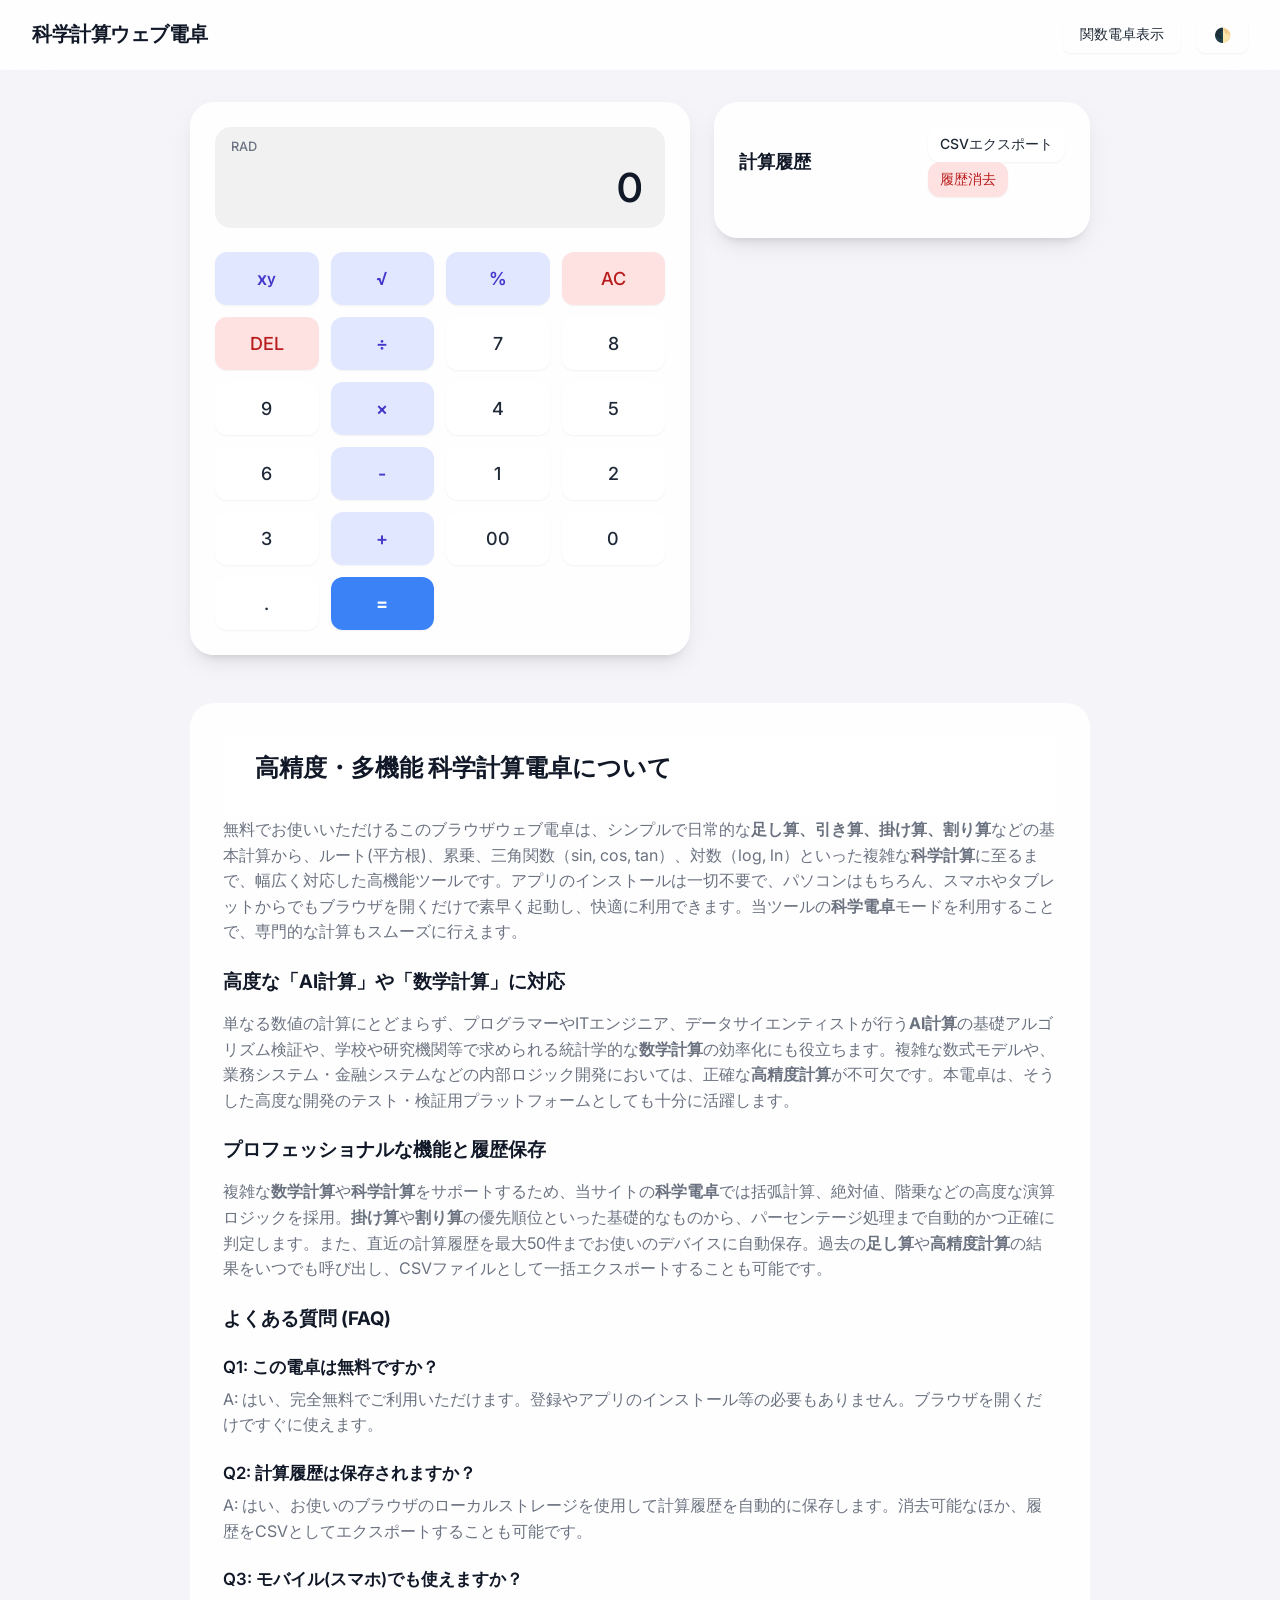
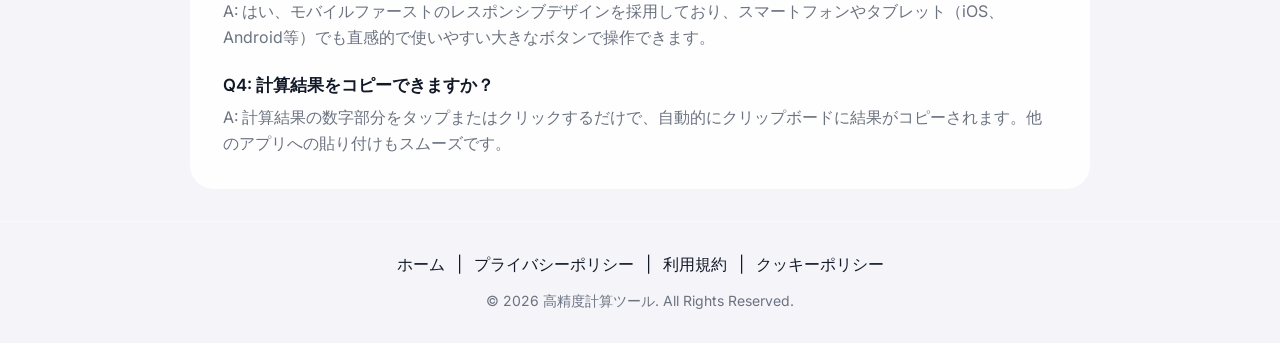
==== index.html @ e5c7b33e "Fresh upload" ====
<!DOCTYPE html>
<html lang="ja">

<head>
  <meta charset="UTF-8">
  <meta name="viewport" content="width=device-width, initial-scale=1.0, maximum-scale=1.0, user-scalable=no">
  <title>高精度・多機能 科学電卓 (AI計算・数学計算対応) | 無料ツール</title>
  <meta name="description"
    content="無料のブラウザベースウェブ電卓。足し算、引き算、掛け算、割り算から、平方根、累乗、三角関数などの科学計算まで、高精度計算が可能です。AI計算、データ分析、幅広い数学計算に対応。履歴保存、ダークモード完備。スマホ対応。">
  <meta name="keywords" content="電卓, 科学電卓, 数学計算, 科学計算, 割り算, 足し算, 掛け算, 高精度計算, AI計算, 関数電卓, 無料電卓">
  <meta name="robots" content="index, follow">
  <link rel="canonical" href="https://yourdomain.com/" />

  <!-- Open Graph Tags -->
  <meta property="og:type" content="website">
  <meta property="og:title" content="高精度・多機能 科学電卓 (AI計算・数学計算対応)">
  <meta property="og:description" content="無料のブラウザベースウェブ電卓。科学計算から日常の足し算・割り算まで。スマホ対応の洗練されたUI。">
  <meta property="og:url" content="https://yourdomain.com/">
  <meta property="og:image" content="https://yourdomain.com/og-image.jpg">

  <!-- Twitter Card -->
  <meta name="twitter:card" content="summary_large_image">
  <meta name="twitter:title" content="高精度・多機能 科学電卓">
  <meta name="twitter:description" content="ブラウザで動く無料のウェブ電卓。高精度計算から各種科学計算まで対応。">

  <link rel="stylesheet" href="styles.css">
  <!-- Google Fonts -->
  <link href="https://fonts.googleapis.com/css2?family=Inter:wght@400;500;600;700&display=swap" rel="stylesheet">

  <!-- Structured Data JSON-LD -->
  <script type="application/ld+json">
    {
      "@context": "https://schema.org",
      "@type": "WebSite",
      "name": "高精度・多機能 科学電卓",
      "url": "https://yourdomain.com/"
    }
    </script>
  <script type="application/ld+json">
    {
      "@context": "https://schema.org",
      "@type": "SoftwareApplication",
      "name": "高精度・多機能 科学電卓",
      "operatingSystem": "Any",
      "applicationCategory": "CalculatorApplication",
      "offers": {
        "@type": "Offer",
        "price": "0",
        "priceCurrency": "JPY"
      },
      "description": "ブラウザで動く無料のウェブ高精度電卓。科学計算、AI計算、複雑な検証用数学計算に対応。"
    }
    </script>
  <script type="application/ld+json">
    {
      "@context": "https://schema.org",
      "@type": "FAQPage",
      "mainEntity": [
        {
          "@type": "Question",
          "name": "この電卓は無料ですか？",
          "acceptedAnswer": {
            "@type": "Answer",
            "text": "はい、完全無料でご利用いただけます。登録等の必要もありません。"
          }
        },
        {
          "@type": "Question",
          "name": "計算履歴は保存されますか？",
          "acceptedAnswer": {
            "@type": "Answer",
            "text": "はい、ブラウザのローカルストレージを使用して計算履歴を自動的に保存します。また、履歴をCSVやテキストとして書き出すことも可能です。"
          }
        },
        {
          "@type": "Question",
          "name": "モバイルでも使えますか？",
          "acceptedAnswer": {
            "@type": "Answer",
            "text": "はい、レスポンシブデザインを採用しており、スマートフォンやタブレット（iOS、Android）でも直感的で使いやすい大きなボタンで操作できます。"
          }
        },
        {
          "@type": "Question",
          "name": "計算結果をコピーできますか？",
          "acceptedAnswer": {
            "@type": "Answer",
            "text": "計算結果部分をタップ（またはクリック）するだけで、クリップボードにコピーされる機能が備わっています。"
          }
        }
      ]
    }
    </script>
</head>

<body>
  <header>
    <h1>科学計算ウェブ電卓</h1>
    <div class="controls">
      <button class="mode-toggle" id="modeToggle">関数電卓表示</button>
      <button class="theme-toggle" id="themeToggle">🌓</button>
    </div>
  </header>

  <main>
    <div class="calc-container">
      <!-- Calculator -->
      <section class="calculator" aria-label="電卓アプリケーション">
        <div class="display-section">
          <button class="rad-deg-toggle" id="angleToggle">RAD</button>
          <div class="history-expr" id="displayHistory"></div>
          <div class="current-input" id="displayInput" title="クリックしてコピー">0</div>
        </div>

        <div class="grid-buttons" id="keypad">
          <!-- Row 1: Advanced mainly -->
          <button class="btn-adv btn-op" data-val="sin(">sin</button>
          <button class="btn-adv btn-op" data-val="cos(">cos</button>
          <button class="btn-adv btn-op" data-val="tan(">tan</button>
          <button class="btn-adv" data-val="π">π</button>
          <button class="btn-adv" data-val="e">e</button>

          <button class="btn-adv btn-op" data-val="asin(">asin</button>
          <button class="btn-adv btn-op" data-val="acos(">acos</button>
          <button class="btn-adv btn-op" data-val="atan(">atan</button>
          <button class="btn-adv btn-op" data-val="log(">log</button>
          <button class="btn-adv btn-op" data-val="ln(">ln</button>

          <!-- Row 2 -->
          <button class="btn-adv btn-op" data-val="abs(">abs</button>
          <button class="btn-adv btn-op" data-val="!">n!</button>
          <button class="btn-op" data-val="^">x<sup>y</sup></button>
          <button class="btn-op" data-val="√(">√</button>
          <button class="btn-op" data-val="%">%</button>

          <!-- Row 3 -->
          <button class="btn-adv" data-val="(">(</button>
          <button class="btn-adv" data-val=")">)</button>
          <button class="btn-danger" id="btnAC">AC</button>
          <button class="btn-danger" id="btnDel">DEL</button>
          <button class="btn-op" data-val="÷">÷</button>

          <!-- Row 4 -->
          <button class="btn-adv btn-op" style="visibility:hidden"></button>
          <button class="btn-adv btn-op" style="visibility:hidden"></button>
          <button data-val="7">7</button>
          <button data-val="8">8</button>
          <button data-val="9">9</button>
          <button class="btn-op" data-val="×">×</button>

          <!-- Row 5 -->
          <button class="btn-adv btn-op" style="visibility:hidden"></button>
          <button class="btn-adv btn-op" style="visibility:hidden"></button>
          <button data-val="4">4</button>
          <button data-val="5">5</button>
          <button data-val="6">6</button>
          <button class="btn-op" data-val="-">-</button>

          <!-- Row 6 -->
          <button class="btn-adv btn-op" style="visibility:hidden"></button>
          <button class="btn-adv btn-op" style="visibility:hidden"></button>
          <button data-val="1">1</button>
          <button data-val="2">2</button>
          <button data-val="3">3</button>
          <button class="btn-op" data-val="+">+</button>

          <!-- Row 7 -->
          <button class="btn-adv btn-op" style="visibility:hidden"></button>
          <button class="btn-adv btn-op" style="visibility:hidden"></button>
          <button data-val="00">00</button>
          <button data-val="0">0</button>
          <button data-val=".">.</button>
          <button class="btn-eq" id="btnEq">=</button>
        </div>
      </section>

      <!-- History Panel -->
      <aside class="history-panel" aria-label="計算履歴">
        <div class="history-header">
          <h2>計算履歴</h2>
          <div class="history-actions">
            <button id="exportCsv">CSVエクスポート</button>
            <button id="clearHistory" class="btn-danger">履歴消去</button>
          </div>
        </div>
        <ul class="history-list" id="historyList">
          <!-- History items will be populated here -->
        </ul>
      </aside>
    </div>

    <!-- SEO Content -->
    <article class="seo-content">
      <header>
        <h2>高精度・多機能 科学計算電卓について</h2>
      </header>
      <p>
        無料でお使いいただけるこのブラウザウェブ電卓は、シンプルで日常的な<strong>足し算、引き算、掛け算、割り算</strong>などの基本計算から、ルート(平方根)、累乗、三角関数（sin, cos,
        tan）、対数（log,
        ln）といった複雑な<strong>科学計算</strong>に至るまで、幅広く対応した高機能ツールです。アプリのインストールは一切不要で、パソコンはもちろん、スマホやタブレットからでもブラウザを開くだけで素早く起動し、快適に利用できます。当ツールの<strong>科学電卓</strong>モードを利用することで、専門的な計算もスムーズに行えます。
      </p>

      <h3>高度な「AI計算」や「数学計算」に対応</h3>
      <p>
        単なる数値の計算にとどまらず、プログラマーやITエンジニア、データサイエンティストが行う<strong>AI計算</strong>の基礎アルゴリズム検証や、学校や研究機関等で求められる統計学的な<strong>数学計算</strong>の効率化にも役立ちます。複雑な数式モデルや、業務システム・金融システムなどの内部ロジック開発においては、正確な<strong>高精度計算</strong>が不可欠です。本電卓は、そうした高度な開発のテスト・検証用プラットフォームとしても十分に活躍します。
      </p>

      <h3>プロフェッショナルな機能と履歴保存</h3>
      <p>
        複雑な<strong>数学計算</strong>や<strong>科学計算</strong>をサポートするため、当サイトの<strong>科学電卓</strong>では括弧計算、絶対値、階乗などの高度な演算ロジックを採用。<strong>掛け算</strong>や<strong>割り算</strong>の優先順位といった基礎的なものから、パーセンテージ処理まで自動的かつ正確に判定します。また、直近の計算履歴を最大50件までお使いのデバイスに自動保存。過去の<strong>足し算</strong>や<strong>高精度計算</strong>の結果をいつでも呼び出し、CSVファイルとして一括エクスポートすることも可能です。
      </p>

      <section class="faq-section">
        <h3>よくある質問 (FAQ)</h3>
        <dl>
          <dt>Q1: この電卓は無料ですか？</dt>
          <dd>A: はい、完全無料でご利用いただけます。登録やアプリのインストール等の必要もありません。ブラウザを開くだけですぐに使えます。</dd>

          <dt>Q2: 計算履歴は保存されますか？</dt>
          <dd>A: はい、お使いのブラウザのローカルストレージを使用して計算履歴を自動的に保存します。消去可能なほか、履歴をCSVとしてエクスポートすることも可能です。</dd>

          <dt>Q3: モバイル(スマホ)でも使えますか？</dt>
          <dd>A: はい、モバイルファーストのレスポンシブデザインを採用しており、スマートフォンやタブレット（iOS、Android等）でも直感的で使いやすい大きなボタンで操作できます。</dd>

          <dt>Q4: 計算結果をコピーできますか？</dt>
          <dd>A: 計算結果の数字部分をタップまたはクリックするだけで、自動的にクリップボードに結果がコピーされます。他のアプリへの貼り付けもスムーズです。</dd>
        </dl>
      </section>
    </article>
  </main>

  <footer>
    <nav aria-label="フッターナビゲーション">
      <a href="index.html">ホーム</a> |
      <a href="privacy.html">プライバシーポリシー</a> |
      <a href="terms.html">利用規約</a> |
      <a href="cookie.html">クッキーポリシー</a>
    </nav>
    <p style="margin-top: 1rem; color: var(--text-muted); font-size: 0.875rem;">&copy; 2026 高精度計算ツール. All Rights
      Reserved.</p>
  </footer>

  <div class="toast" id="toast">コピーしました</div>

  <script src="script.js"></script>
</body>

</html>
---- styles.css ----
:root {
  --bg-color: #f4f4f9;
  --text-main: #111827;
  --text-muted: #6b7280;
  --calc-bg: rgba(255, 255, 255, 0.85);
  --calc-border: rgba(255, 255, 255, 0.4);
  --btn-bg: #ffffff;
  --btn-bg-hover: #f9fafb;
  --btn-bg-active: #e5e7eb;
  --btn-text: #1f2937;
  --btn-op-bg: #e0e7ff;
  --btn-op-text: #4338ca;
  --btn-eq-bg: #3b82f6;
  --btn-eq-text: #ffffff;
  --btn-danger-bg: #fee2e2;
  --btn-danger-text: #b91c1c;
  --shadow-lg: 0 10px 25px -5px rgba(0, 0, 0, 0.1), 0 8px 10px -6px rgba(0, 0, 0, 0.1);
  --shadow-sm: 0 1px 2px 0 rgba(0, 0, 0, 0.05);
  --glass-blur: blur(20px);
  --history-bg: #ffffff;
}

[data-theme='dark'] {
  --bg-color: #0f172a;
  --text-main: #f8fafc;
  --text-muted: #94a3b8;
  --calc-bg: rgba(30, 41, 59, 0.75);
  --calc-border: rgba(51, 65, 85, 0.5);
  --btn-bg: #334155;
  --btn-bg-hover: #3f3f46;
  --btn-bg-active: #27272a;
  --btn-text: #f8fafc;
  --btn-op-bg: #3730a3;
  --btn-op-text: #e0e7ff;
  --btn-eq-bg: #2563eb;
  --btn-eq-text: #ffffff;
  --btn-danger-bg: #7f1d1d;
  --btn-danger-text: #fecaca;
  --shadow-lg: 0 10px 25px -5px rgba(0, 0, 0, 0.5), 0 8px 10px -6px rgba(0, 0, 0, 0.4);
  --history-bg: #1e293b;
}

* {
  box-sizing: border-box;
  margin: 0;
  padding: 0;
}

body {
  font-family: 'Inter', 'Yu Gothic', 'Meiryo', sans-serif;
  background-color: var(--bg-color);
  color: var(--text-main);
  transition: background-color 0.3s ease, color 0.3s ease;
  min-height: 100vh;
  display: flex;
  flex-direction: column;
}

header {
  padding: 1rem 2rem;
  display: flex;
  justify-content: space-between;
  align-items: center;
  background-color: var(--calc-bg);
  backdrop-filter: var(--glass-blur);
  border-bottom: 1px solid var(--calc-border);
  position: sticky;
  top: 0;
  z-index: 100;
}

h1 {
  font-size: 1.25rem;
  font-weight: 700;
  letter-spacing: -0.025em;
}

main {
  flex: 1;
  display: flex;
  flex-direction: column;
  align-items: center;
  padding: 2rem 1rem;
}

.calc-container {
  display: flex;
  flex-direction: column;
  gap: 1.5rem;
  width: 100%;
  max-width: 900px;
}

@media (min-width: 768px) {
  .calc-container {
    flex-direction: row;
    align-items: flex-start;
  }
}

.calculator {
  background: var(--calc-bg);
  backdrop-filter: var(--glass-blur);
  border: 1px solid var(--calc-border);
  border-radius: 1.5rem;
  padding: 1.5rem;
  box-shadow: var(--shadow-lg);
  width: 100%;
  max-width: 500px;
  flex: 2;
  transition: all 0.3s ease;
}

.display-section {
  display: flex;
  flex-direction: column;
  align-items: flex-end;
  background-color: rgba(0, 0, 0, 0.05);
  border-radius: 1rem;
  padding: 1rem 1.5rem;
  margin-bottom: 1.5rem;
  min-height: 100px;
  justify-content: space-between;
  position: relative;
  overflow: hidden;
}

[data-theme='dark'] .display-section {
  background-color: rgba(0, 0, 0, 0.2);
}

.history-expr {
  font-size: 0.875rem;
  color: var(--text-muted);
  min-height: 1.25rem;
  word-wrap: break-word;
  max-width: 100%;
  text-align: right;
}

.current-input {
  font-size: 2.5rem;
  font-weight: 600;
  letter-spacing: -0.05em;
  word-wrap: break-word;
  max-width: 100%;
  text-align: right;
  overflow-x: auto;
  overflow-wrap: break-word;
  -webkit-overflow-scrolling: touch;
}

.current-input::-webkit-scrollbar {
  display: none;
}

.grid-buttons {
  display: grid;
  grid-template-columns: repeat(4, 1fr);
  gap: 0.5rem;
}

@media (min-width: 480px) {
  .grid-buttons {
    gap: 0.75rem;
  }
}

.grid-buttons.advanced-visible {
  grid-template-columns: repeat(5, 1fr);
}

button {
  font-family: inherit;
  border: none;
  border-radius: 0.75rem;
  padding: 1rem 0;
  font-size: 1.125rem;
  font-weight: 500;
  background-color: var(--btn-bg);
  color: var(--btn-text);
  cursor: pointer;
  box-shadow: var(--shadow-sm);
  transition: transform 0.1s, background-color 0.2s, box-shadow 0.2s;
  user-select: none;
  -webkit-tap-highlight-color: transparent;
  display: flex;
  align-items: center;
  justify-content: center;
}

button:hover {
  background-color: var(--btn-bg-hover);
}

button:active {
  transform: scale(0.95);
  background-color: var(--btn-bg-active);
}

.btn-op {
  background-color: var(--btn-op-bg);
  color: var(--btn-op-text);
  font-weight: 600;
}

.btn-eq {
  background-color: var(--btn-eq-bg);
  color: var(--btn-eq-text);
  font-weight: 700;
}

.btn-danger {
  background-color: var(--btn-danger-bg);
  color: var(--btn-danger-text);
}

.btn-adv {
  font-size: 0.95rem;
  display: none;
}

.advanced-visible .btn-adv {
  display: flex;
}

.rad-deg-toggle {
  font-size: 0.8rem;
  position: absolute;
  top: 0.5rem;
  left: 0.5rem;
  background: transparent;
  box-shadow: none;
  color: var(--text-muted);
  padding: 0.25rem 0.5rem;
}

/* History Panel */
.history-panel {
  flex: 1;
  background: var(--calc-bg);
  backdrop-filter: var(--glass-blur);
  border: 1px solid var(--calc-border);
  border-radius: 1.5rem;
  padding: 1.5rem;
  box-shadow: var(--shadow-lg);
  max-width: 500px;
  width: 100%;
  display: flex;
  flex-direction: column;
  max-height: 500px;
}

.history-header {
  display: flex;
  justify-content: space-between;
  align-items: center;
  margin-bottom: 1rem;
}

.history-header h2 {
  font-size: 1.125rem;
  font-weight: 600;
}

.history-actions button {
  padding: 0.5rem 0.75rem;
  font-size: 0.875rem;
  margin-left: 0.5rem;
}

.history-list {
  flex: 1;
  overflow-y: auto;
  list-style: none;
  display: flex;
  flex-direction: column;
  gap: 0.5rem;
}

.history-item {
  background: var(--history-bg);
  padding: 0.75rem 1rem;
  border-radius: 0.5rem;
  cursor: pointer;
  transition: background-color 0.2s;
  text-align: right;
  box-shadow: var(--shadow-sm);
}

.history-item:hover {
  background-color: var(--btn-bg-hover);
}

.history-item-expr {
  font-size: 0.875rem;
  color: var(--text-muted);
}

.history-item-result {
  font-size: 1.125rem;
  font-weight: 600;
  color: var(--text-main);
}

/* Controls */
.controls {
  display: flex;
  gap: 1rem;
}

.theme-toggle, .mode-toggle {
  background: transparent;
  border: 1px solid var(--calc-border);
  padding: 0.5rem 1rem;
  border-radius: 0.5rem;
  font-size: 0.875rem;
}

/* SEO Content & FAQ Section */
.seo-content {
  width: 100%;
  max-width: 900px;
  margin-top: 3rem;
  padding: 2rem;
  background: var(--calc-bg);
  border-radius: 1.5rem;
  border: 1px solid var(--calc-border);
}

.seo-content h2, .seo-content h3 {
  margin-bottom: 1rem;
  color: var(--text-main);
}

.seo-content p {
  color: var(--text-muted);
  line-height: 1.6;
  margin-bottom: 1.5rem;
}

.faq-section dl {
  margin-top: 1rem;
}

.faq-section dt {
  font-weight: 600;
  margin-top: 1.5rem;
  font-size: 1.05rem;
}

.faq-section dd {
  color: var(--text-muted);
  margin-top: 0.5rem;
  margin-left: 0;
  line-height: 1.6;
}

footer {
  text-align: center;
  padding: 2rem;
  border-top: 1px solid var(--calc-border);
  margin-top: auto;
}

footer nav a {
  color: var(--primary);
  text-decoration: none;
  margin: 0 0.5rem;
}

footer nav a:hover {
  text-decoration: underline;
}

/* Toast */
.toast {
  position: fixed;
  bottom: 2rem;
  left: 50%;
  transform: translateX(-50%) translateY(100px);
  background: var(--text-main);
  color: var(--bg-color);
  padding: 0.75rem 1.5rem;
  border-radius: 2rem;
  font-weight: 500;
  box-shadow: var(--shadow-lg);
  opacity: 0;
  transition: all 0.3s cubic-bezier(0.175, 0.885, 0.32, 1.275);
  z-index: 1000;
}

.toast.show {
  transform: translateX(-50%) translateY(0);
  opacity: 1;
}
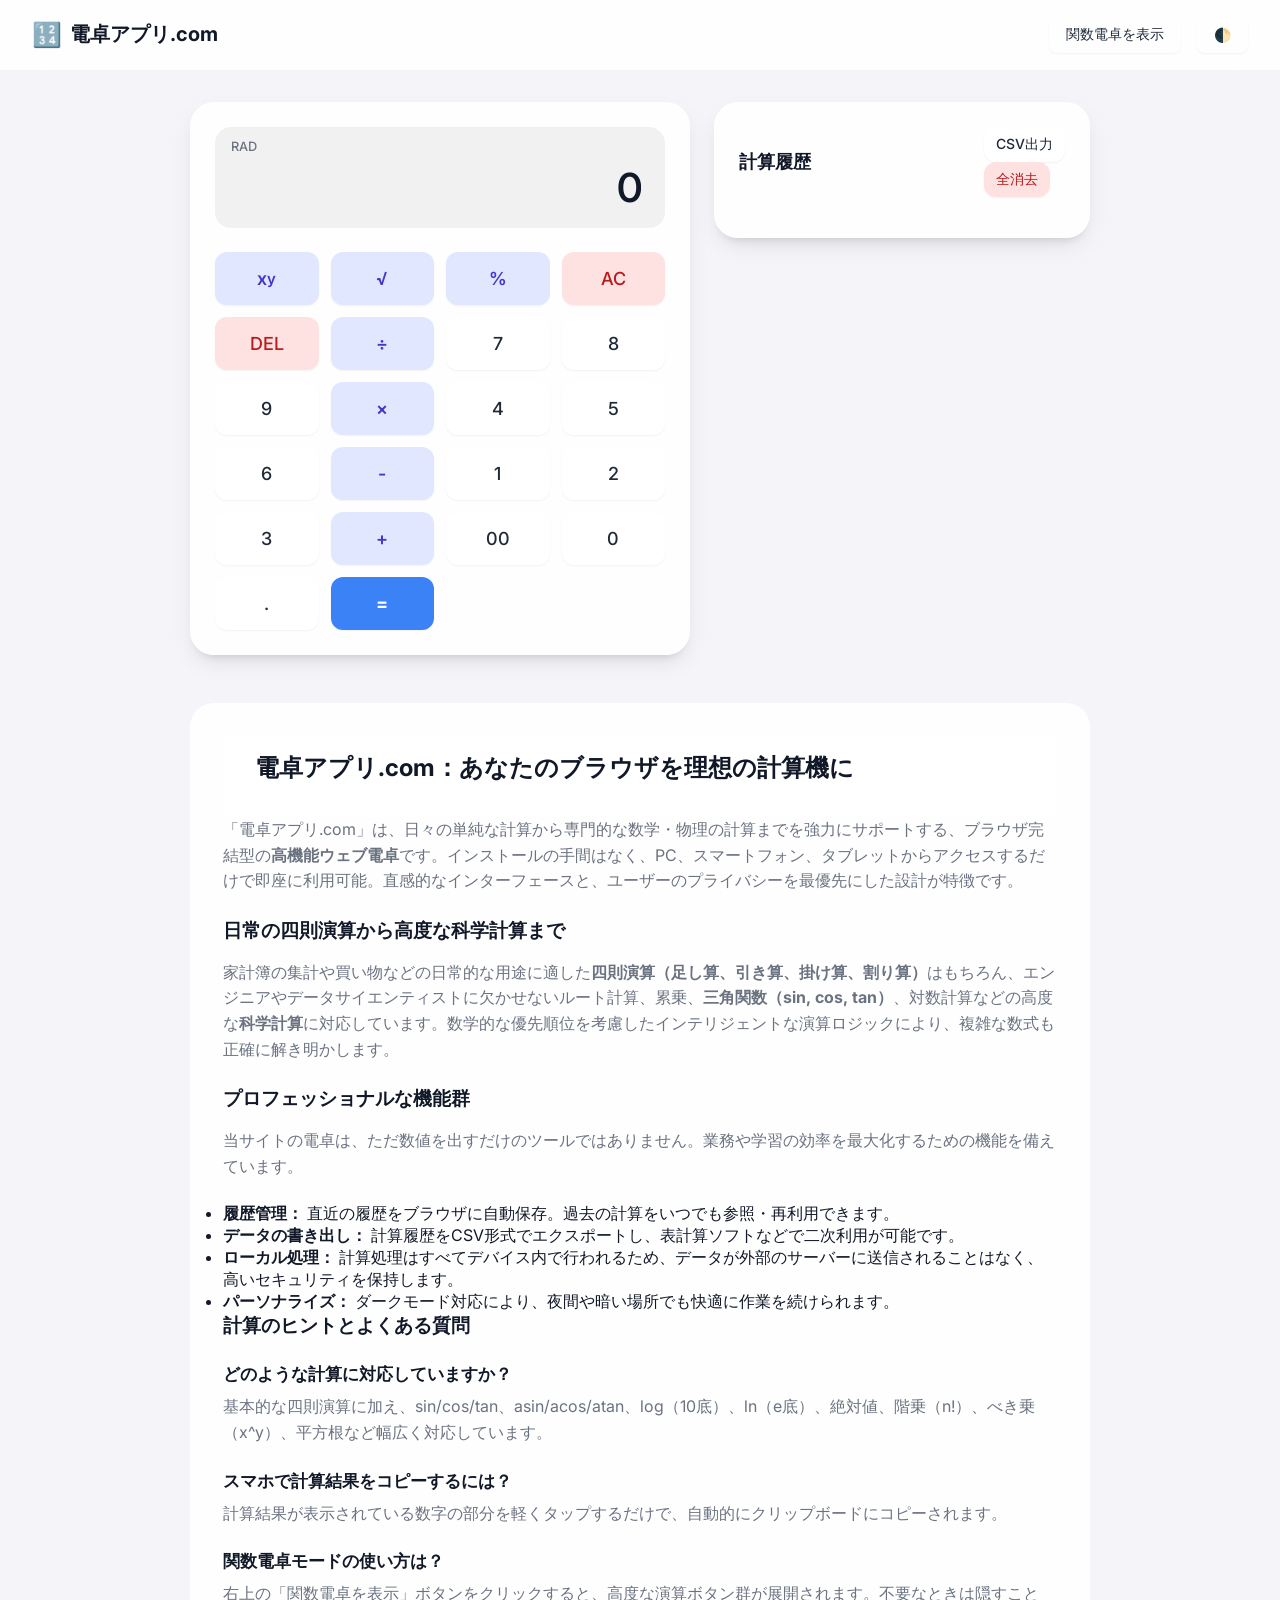
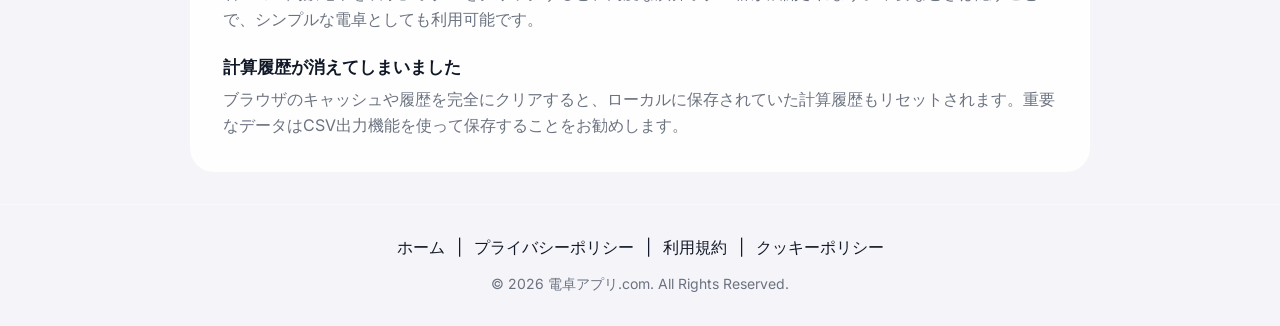
==== commit 10e51b43: "Initial commit" ====
--- a/index.html
+++ b/index.html
@@ -4,24 +4,24 @@
 <head>
   <meta charset="UTF-8">
   <meta name="viewport" content="width=device-width, initial-scale=1.0, maximum-scale=1.0, user-scalable=no">
-  <title>高精度・多機能 科学電卓 (AI計算・数学計算対応) | 無料ツール</title>
+  <title>電卓アプリ.com | 高機能な科学計算・関数電卓 (完全無料・登録不要)</title>
   <meta name="description"
-    content="無料のブラウザベースウェブ電卓。足し算、引き算、掛け算、割り算から、平方根、累乗、三角関数などの科学計算まで、高精度計算が可能です。AI計算、データ分析、幅広い数学計算に対応。履歴保存、ダークモード完備。スマホ対応。">
-  <meta name="keywords" content="電卓, 科学電卓, 数学計算, 科学計算, 割り算, 足し算, 掛け算, 高精度計算, AI計算, 関数電卓, 無料電卓">
+    content="電卓アプリ.comは、ブラウザで即座に使える無料の多機能ウェブ電卓です。四則演算から平方根、三角関数、対数などの複雑な科学計算まで、高精度な計算が可能です。履歴保存機能、CSV出力、ダークモード完備。">
+  <meta name="keywords" content="電卓, 電卓アプリ.com, 科学電卓, 関数電卓, 無料電卓, 数学計算, オンライン電卓, 履歴保存, 高精度計算">
   <meta name="robots" content="index, follow">
-  <link rel="canonical" href="https://yourdomain.com/" />
+  <link rel="canonical" href="https://電卓アプリ.com/" />
 
   <!-- Open Graph Tags -->
   <meta property="og:type" content="website">
-  <meta property="og:title" content="高精度・多機能 科学電卓 (AI計算・数学計算対応)">
-  <meta property="og:description" content="無料のブラウザベースウェブ電卓。科学計算から日常の足し算・割り算まで。スマホ対応の洗練されたUI。">
-  <meta property="og:url" content="https://yourdomain.com/">
-  <meta property="og:image" content="https://yourdomain.com/og-image.jpg">
+  <meta property="og:title" content="電卓アプリ.com | 高機能な科学計算・関数電卓">
+  <meta property="og:description" content="インストール不要。ブラウザで動く無料の高精度科学電卓。高度な数学計算や履歴管理に対応。">
+  <meta property="og:url" content="https://電卓アプリ.com/">
+  <meta property="og:image" content="https://電卓アプリ.com/og-image.jpg">
 
   <!-- Twitter Card -->
   <meta name="twitter:card" content="summary_large_image">
-  <meta name="twitter:title" content="高精度・多機能 科学電卓">
-  <meta name="twitter:description" content="ブラウザで動く無料のウェブ電卓。高精度計算から各種科学計算まで対応。">
+  <meta name="twitter:title" content="電卓アプリ.com | 高機能な科学計算・関数電卓">
+  <meta name="twitter:description" content="ブラウザで動く無料のウェブ電卓。日常の計算から専門的な科学計算まで。">
 
   <link rel="stylesheet" href="styles.css">
   <!-- Google Fonts -->
@@ -32,15 +32,15 @@
     {
       "@context": "https://schema.org",
       "@type": "WebSite",
-      "name": "高精度・多機能 科学電卓",
-      "url": "https://yourdomain.com/"
+      "name": "電卓アプリ.com",
+      "url": "https://電卓アプリ.com/"
     }
     </script>
   <script type="application/ld+json">
     {
       "@context": "https://schema.org",
       "@type": "SoftwareApplication",
-      "name": "高精度・多機能 科学電卓",
+      "name": "電卓アプリ.com",
       "operatingSystem": "Any",
       "applicationCategory": "CalculatorApplication",
       "offers": {
@@ -48,7 +48,7 @@
         "price": "0",
         "priceCurrency": "JPY"
       },
-      "description": "ブラウザで動く無料のウェブ高精度電卓。科学計算、AI計算、複雑な検証用数学計算に対応。"
+      "description": "ブラウザで動く無料のウェブ高精度科学電卓。科学計算、データ分析、複雑な数学計算に対応。"
     }
     </script>
   <script type="application/ld+json">
@@ -58,34 +58,26 @@
       "mainEntity": [
         {
           "@type": "Question",
-          "name": "この電卓は無料ですか？",
+          "name": "電卓アプリ.comは無料ですか？",
           "acceptedAnswer": {
             "@type": "Answer",
-            "text": "はい、完全無料でご利用いただけます。登録等の必要もありません。"
+            "text": "はい、すべての機能を完全無料でご利用いただけます。登録やアプリのインストールも不要です。"
           }
         },
         {
           "@type": "Question",
-          "name": "計算履歴は保存されますか？",
+          "name": "計算履歴はどこに保存されますか？",
           "acceptedAnswer": {
             "@type": "Answer",
-            "text": "はい、ブラウザのローカルストレージを使用して計算履歴を自動的に保存します。また、履歴をCSVやテキストとして書き出すことも可能です。"
+            "text": "お客様がお使いのブラウザのローカルストレージに保存されます。サーバーにデータが送信されることはありません。"
           }
         },
         {
           "@type": "Question",
-          "name": "モバイルでも使えますか？",
+          "name": "スマホでも快適に使えますか？",
           "acceptedAnswer": {
             "@type": "Answer",
-            "text": "はい、レスポンシブデザインを採用しており、スマートフォンやタブレット（iOS、Android）でも直感的で使いやすい大きなボタンで操作できます。"
-          }
-        },
-        {
-          "@type": "Question",
-          "name": "計算結果をコピーできますか？",
-          "acceptedAnswer": {
-            "@type": "Answer",
-            "text": "計算結果部分をタップ（またはクリック）するだけで、クリップボードにコピーされる機能が備わっています。"
+            "text": "はい。レスポンシブデザインを採用しており、スマホやタブレットでも押しやすく大きなボタンで操作可能です。"
           }
         }
       ]
@@ -95,9 +87,14 @@
 
 <body>
   <header>
-    <h1>科学計算ウェブ電卓</h1>
+    <div class="site-brand">
+      <a href="index.html" style="text-decoration:none; color:inherit; display:flex; align-items:center;">
+        <span style="font-size: 1.5rem; margin-right: 0.5rem;">🔢</span>
+        <span style="font-size: 1.25rem; font-weight: 700;">電卓アプリ.com</span>
+      </a>
+    </div>
     <div class="controls">
-      <button class="mode-toggle" id="modeToggle">関数電卓表示</button>
+      <button class="mode-toggle" id="modeToggle">関数電卓を表示</button>
       <button class="theme-toggle" id="themeToggle">🌓</button>
     </div>
   </header>
@@ -113,7 +110,7 @@
         </div>
 
         <div class="grid-buttons" id="keypad">
-          <!-- Row 1: Advanced mainly -->
+          <!-- Advanced Buttons -->
           <button class="btn-adv btn-op" data-val="sin(">sin</button>
           <button class="btn-adv btn-op" data-val="cos(">cos</button>
           <button class="btn-adv btn-op" data-val="tan(">tan</button>
@@ -126,21 +123,19 @@
           <button class="btn-adv btn-op" data-val="log(">log</button>
           <button class="btn-adv btn-op" data-val="ln(">ln</button>
 
-          <!-- Row 2 -->
           <button class="btn-adv btn-op" data-val="abs(">abs</button>
           <button class="btn-adv btn-op" data-val="!">n!</button>
           <button class="btn-op" data-val="^">x<sup>y</sup></button>
           <button class="btn-op" data-val="√(">√</button>
           <button class="btn-op" data-val="%">%</button>
 
-          <!-- Row 3 -->
+          <!-- Standard Buttons -->
           <button class="btn-adv" data-val="(">(</button>
           <button class="btn-adv" data-val=")">)</button>
           <button class="btn-danger" id="btnAC">AC</button>
           <button class="btn-danger" id="btnDel">DEL</button>
           <button class="btn-op" data-val="÷">÷</button>
 
-          <!-- Row 4 -->
           <button class="btn-adv btn-op" style="visibility:hidden"></button>
           <button class="btn-adv btn-op" style="visibility:hidden"></button>
           <button data-val="7">7</button>
@@ -148,7 +143,6 @@
           <button data-val="9">9</button>
           <button class="btn-op" data-val="×">×</button>
 
-          <!-- Row 5 -->
           <button class="btn-adv btn-op" style="visibility:hidden"></button>
           <button class="btn-adv btn-op" style="visibility:hidden"></button>
           <button data-val="4">4</button>
@@ -156,7 +150,6 @@
           <button data-val="6">6</button>
           <button class="btn-op" data-val="-">-</button>
 
-          <!-- Row 6 -->
           <button class="btn-adv btn-op" style="visibility:hidden"></button>
           <button class="btn-adv btn-op" style="visibility:hidden"></button>
           <button data-val="1">1</button>
@@ -164,7 +157,6 @@
           <button data-val="3">3</button>
           <button class="btn-op" data-val="+">+</button>
 
-          <!-- Row 7 -->
           <button class="btn-adv btn-op" style="visibility:hidden"></button>
           <button class="btn-adv btn-op" style="visibility:hidden"></button>
           <button data-val="00">00</button>
@@ -179,51 +171,53 @@
         <div class="history-header">
           <h2>計算履歴</h2>
           <div class="history-actions">
-            <button id="exportCsv">CSVエクスポート</button>
-            <button id="clearHistory" class="btn-danger">履歴消去</button>
+            <button id="exportCsv">CSV出力</button>
+            <button id="clearHistory" class="btn-danger">全消去</button>
           </div>
         </div>
-        <ul class="history-list" id="historyList">
-          <!-- History items will be populated here -->
-        </ul>
+        <ul class="history-list" id="historyList"></ul>
       </aside>
     </div>
 
-    <!-- SEO Content -->
+    <!-- SEO Content Section -->
     <article class="seo-content">
       <header>
-        <h2>高精度・多機能 科学計算電卓について</h2>
+        <h2>電卓アプリ.com：あなたのブラウザを理想の計算機に</h2>
       </header>
       <p>
-        無料でお使いいただけるこのブラウザウェブ電卓は、シンプルで日常的な<strong>足し算、引き算、掛け算、割り算</strong>などの基本計算から、ルート(平方根)、累乗、三角関数（sin, cos,
-        tan）、対数（log,
-        ln）といった複雑な<strong>科学計算</strong>に至るまで、幅広く対応した高機能ツールです。アプリのインストールは一切不要で、パソコンはもちろん、スマホやタブレットからでもブラウザを開くだけで素早く起動し、快適に利用できます。当ツールの<strong>科学電卓</strong>モードを利用することで、専門的な計算もスムーズに行えます。
+        「電卓アプリ.com」は、日々の単純な計算から専門的な数学・物理の計算までを強力にサポートする、ブラウザ完結型の<strong>高機能ウェブ電卓</strong>です。インストールの手間はなく、PC、スマートフォン、タブレットからアクセスするだけで即座に利用可能。直感的なインターフェースと、ユーザーのプライバシーを最優先にした設計が特徴です。
       </p>
 
-      <h3>高度な「AI計算」や「数学計算」に対応</h3>
+      <h3>日常の四則演算から高度な科学計算まで</h3>
       <p>
-        単なる数値の計算にとどまらず、プログラマーやITエンジニア、データサイエンティストが行う<strong>AI計算</strong>の基礎アルゴリズム検証や、学校や研究機関等で求められる統計学的な<strong>数学計算</strong>の効率化にも役立ちます。複雑な数式モデルや、業務システム・金融システムなどの内部ロジック開発においては、正確な<strong>高精度計算</strong>が不可欠です。本電卓は、そうした高度な開発のテスト・検証用プラットフォームとしても十分に活躍します。
+        家計簿の集計や買い物などの日常的な用途に適した<strong>四則演算（足し算、引き算、掛け算、割り算）</strong>はもちろん、エンジニアやデータサイエンティストに欠かせないルート計算、累乗、<strong>三角関数（sin, cos, tan）</strong>、対数計算などの高度な<strong>科学計算</strong>に対応しています。数学的な優先順位を考慮したインテリジェントな演算ロジックにより、複雑な数式も正確に解き明かします。
       </p>
 
-      <h3>プロフェッショナルな機能と履歴保存</h3>
+      <h3>プロフェッショナルな機能群</h3>
       <p>
-        複雑な<strong>数学計算</strong>や<strong>科学計算</strong>をサポートするため、当サイトの<strong>科学電卓</strong>では括弧計算、絶対値、階乗などの高度な演算ロジックを採用。<strong>掛け算</strong>や<strong>割り算</strong>の優先順位といった基礎的なものから、パーセンテージ処理まで自動的かつ正確に判定します。また、直近の計算履歴を最大50件までお使いのデバイスに自動保存。過去の<strong>足し算</strong>や<strong>高精度計算</strong>の結果をいつでも呼び出し、CSVファイルとして一括エクスポートすることも可能です。
+        当サイトの電卓は、ただ数値を出すだけのツールではありません。業務や学習の効率を最大化するための機能を備えています。
       </p>
+      <ul>
+        <li><strong>履歴管理：</strong> 直近の履歴をブラウザに自動保存。過去の計算をいつでも参照・再利用できます。</li>
+        <li><strong>データの書き出し：</strong> 計算履歴をCSV形式でエクスポートし、表計算ソフトなどで二次利用が可能です。</li>
+        <li><strong>ローカル処理：</strong> 計算処理はすべてデバイス内で行われるため、データが外部のサーバーに送信されることはなく、高いセキュリティを保持します。</li>
+        <li><strong>パーソナライズ：</strong> ダークモード対応により、夜間や暗い場所でも快適に作業を続けられます。</li>
+      </ul>
 
       <section class="faq-section">
-        <h3>よくある質問 (FAQ)</h3>
+        <h3>計算のヒントとよくある質問</h3>
         <dl>
-          <dt>Q1: この電卓は無料ですか？</dt>
-          <dd>A: はい、完全無料でご利用いただけます。登録やアプリのインストール等の必要もありません。ブラウザを開くだけですぐに使えます。</dd>
-
-          <dt>Q2: 計算履歴は保存されますか？</dt>
-          <dd>A: はい、お使いのブラウザのローカルストレージを使用して計算履歴を自動的に保存します。消去可能なほか、履歴をCSVとしてエクスポートすることも可能です。</dd>
-
-          <dt>Q3: モバイル(スマホ)でも使えますか？</dt>
-          <dd>A: はい、モバイルファーストのレスポンシブデザインを採用しており、スマートフォンやタブレット（iOS、Android等）でも直感的で使いやすい大きなボタンで操作できます。</dd>
-
-          <dt>Q4: 計算結果をコピーできますか？</dt>
-          <dd>A: 計算結果の数字部分をタップまたはクリックするだけで、自動的にクリップボードに結果がコピーされます。他のアプリへの貼り付けもスムーズです。</dd>
+          <dt>どのような計算に対応していますか？</dt>
+          <dd>基本的な四則演算に加え、sin/cos/tan、asin/acos/atan、log（10底）、ln（e底）、絶対値、階乗（n!）、べき乗（x^y）、平方根など幅広く対応しています。</dd>
+
+          <dt>スマホで計算結果をコピーするには？</dt>
+          <dd>計算結果が表示されている数字の部分を軽くタップするだけで、自動的にクリップボードにコピーされます。</dd>
+
+          <dt>関数電卓モードの使い方は？</dt>
+          <dd>右上の「関数電卓を表示」ボタンをクリックすると、高度な演算ボタン群が展開されます。不要なときは隠すことで、シンプルな電卓としても利用可能です。</dd>
+
+          <dt>計算履歴が消えてしまいました</dt>
+          <dd>ブラウザのキャッシュや履歴を完全にクリアすると、ローカルに保存されていた計算履歴もリセットされます。重要なデータはCSV出力機能を使って保存することをお勧めします。</dd>
         </dl>
       </section>
     </article>
@@ -236,11 +230,10 @@
       <a href="terms.html">利用規約</a> |
       <a href="cookie.html">クッキーポリシー</a>
     </nav>
-    <p style="margin-top: 1rem; color: var(--text-muted); font-size: 0.875rem;">&copy; 2026 高精度計算ツール. All Rights
-      Reserved.</p>
+    <p style="margin-top: 1rem; color: var(--text-muted); font-size: 0.875rem;">&copy; 2026 電卓アプリ.com. All Rights Reserved.</p>
   </footer>
 
-  <div class="toast" id="toast">コピーしました</div>
+  <div class="toast" id="toast">結果をコピーしました</div>
 
   <script src="script.js"></script>
 </body>
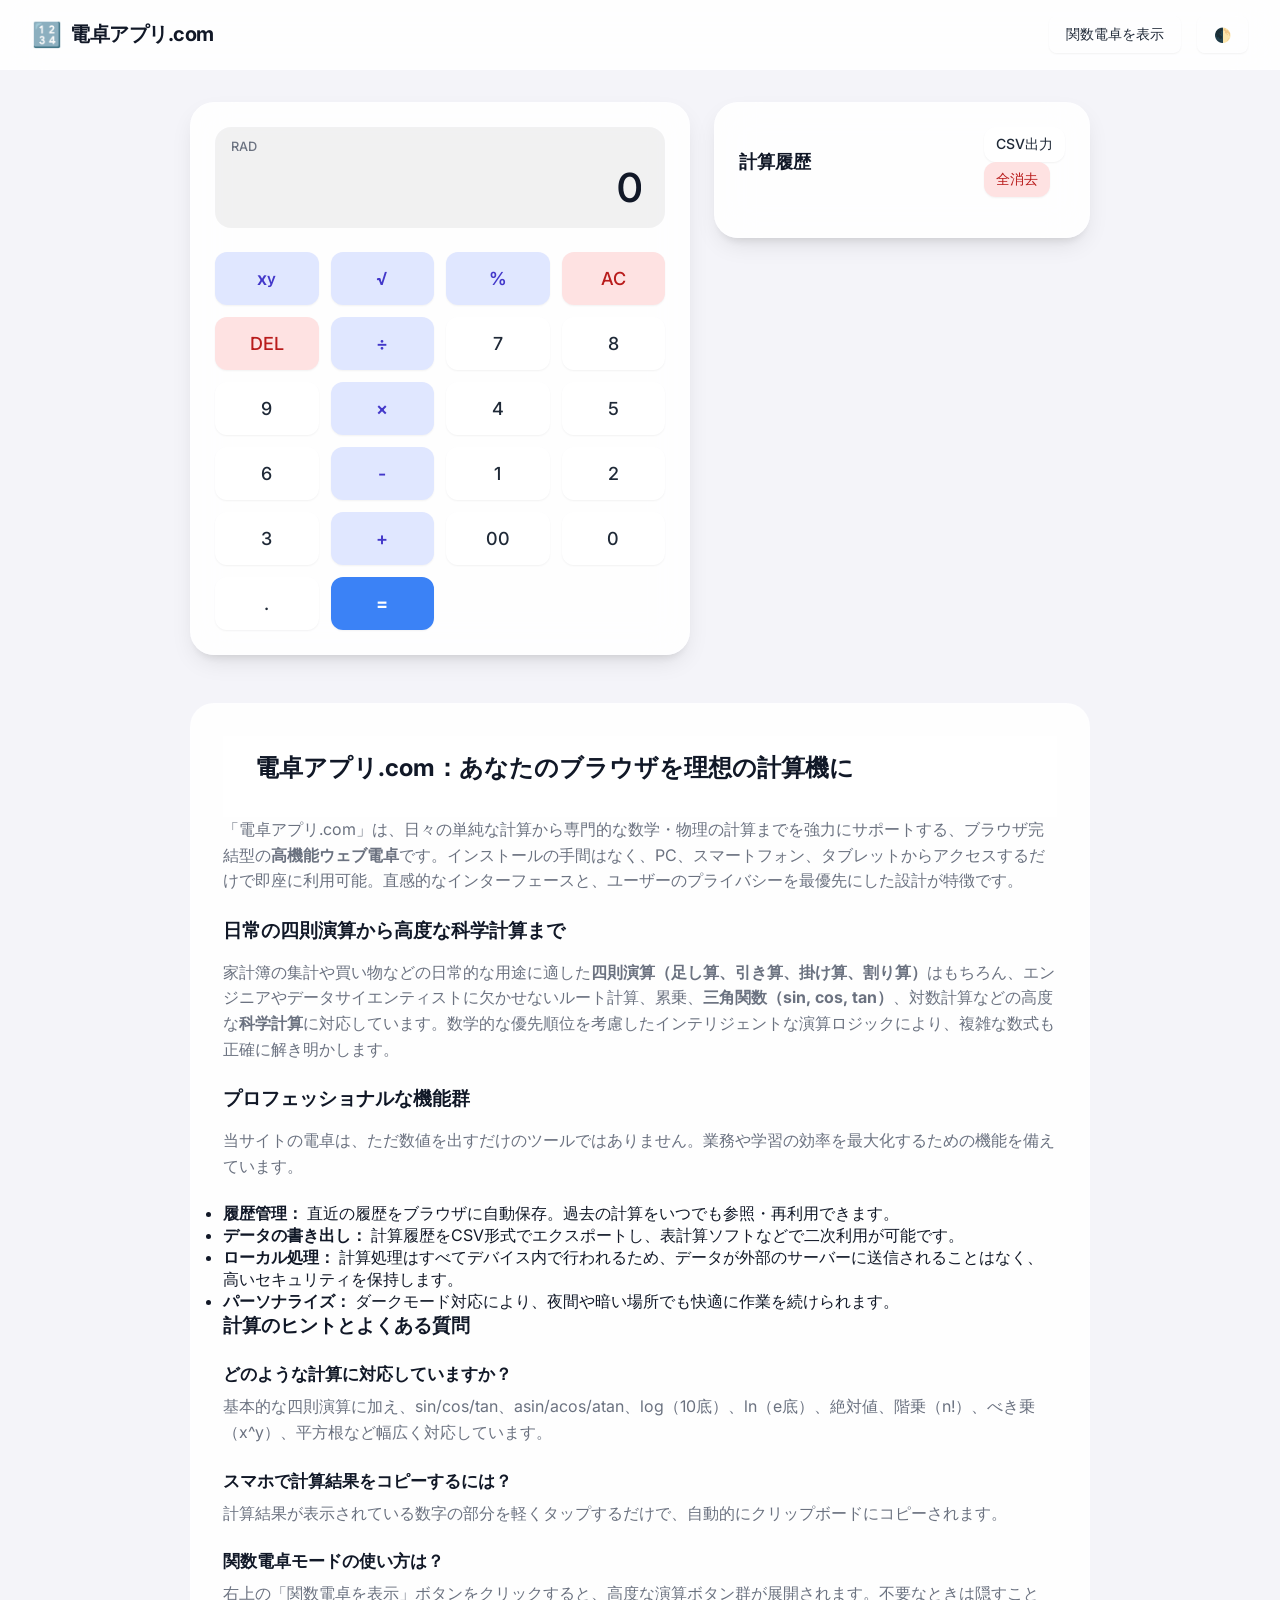
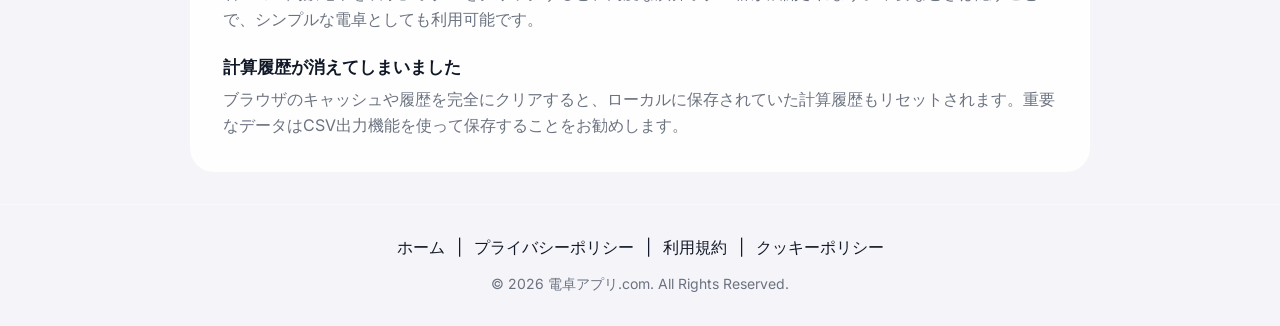
==== commit d2f250c9: "Initial commit" ====
--- a/index.html
+++ b/index.html
@@ -9,13 +9,13 @@
     content="電卓アプリ.comは、ブラウザで即座に使える無料の多機能ウェブ電卓です。四則演算から平方根、三角関数、対数などの複雑な科学計算まで、高精度な計算が可能です。履歴保存機能、CSV出力、ダークモード完備。">
   <meta name="keywords" content="電卓, 電卓アプリ.com, 科学電卓, 関数電卓, 無料電卓, 数学計算, オンライン電卓, 履歴保存, 高精度計算">
   <meta name="robots" content="index, follow">
-  <link rel="canonical" href="https://電卓アプリ.com/" />
+  <link rel="canonical" href="https://電卓アプリ.com" />
 
   <!-- Open Graph Tags -->
   <meta property="og:type" content="website">
   <meta property="og:title" content="電卓アプリ.com | 高機能な科学計算・関数電卓">
   <meta property="og:description" content="インストール不要。ブラウザで動く無料の高精度科学電卓。高度な数学計算や履歴管理に対応。">
-  <meta property="og:url" content="https://電卓アプリ.com/">
+  <meta property="og:url" content="https://電卓アプリ.com">
   <meta property="og:image" content="https://電卓アプリ.com/og-image.jpg">
 
   <!-- Twitter Card -->
@@ -33,7 +33,7 @@
       "@context": "https://schema.org",
       "@type": "WebSite",
       "name": "電卓アプリ.com",
-      "url": "https://電卓アプリ.com/"
+      "url": "https://電卓アプリ.com"
     }
     </script>
   <script type="application/ld+json">
@@ -90,7 +90,7 @@
     <div class="site-brand">
       <a href="index.html" style="text-decoration:none; color:inherit; display:flex; align-items:center;">
         <span style="font-size: 1.5rem; margin-right: 0.5rem;">🔢</span>
-        <span style="font-size: 1.25rem; font-weight: 700;">電卓アプリ.com</span>
+        <h1 style="font-size: 1.25rem; font-weight: 700; margin: 0;">電卓アプリ.com</h1>
       </a>
     </div>
     <div class="controls">
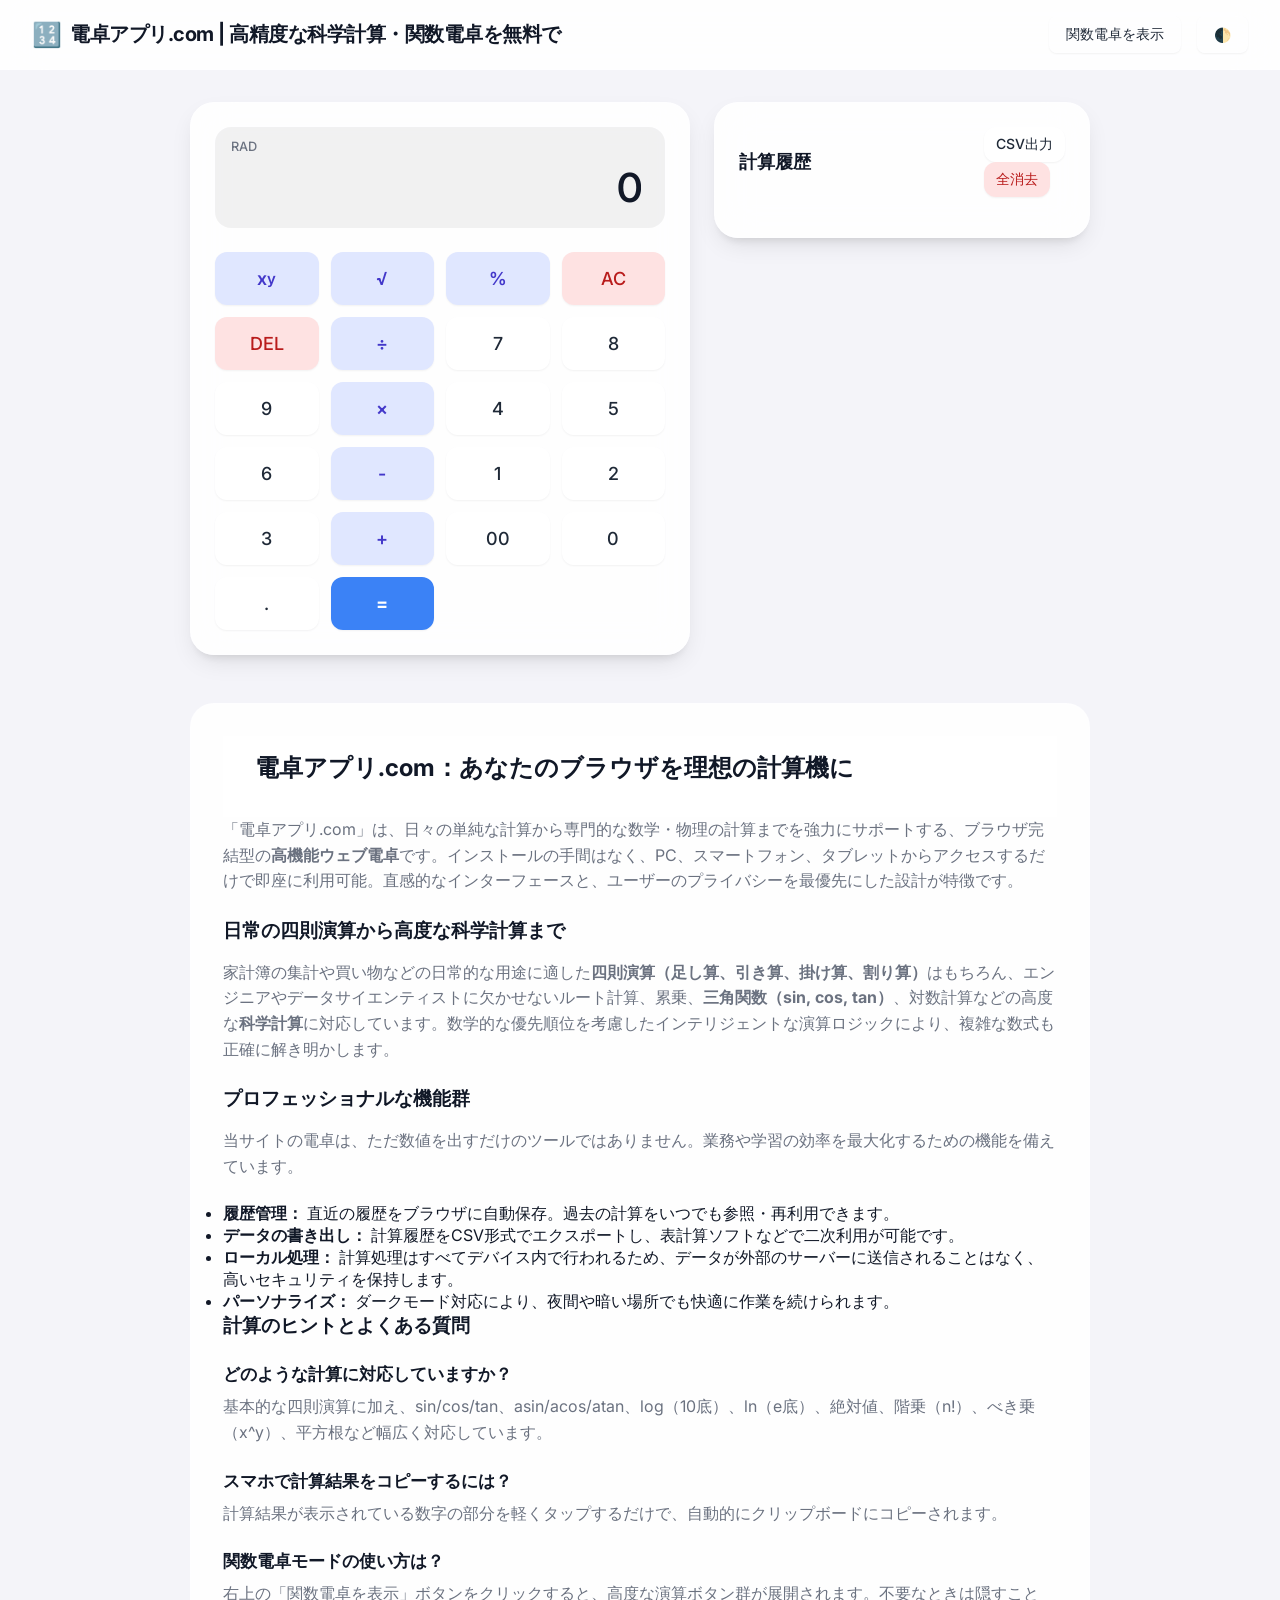
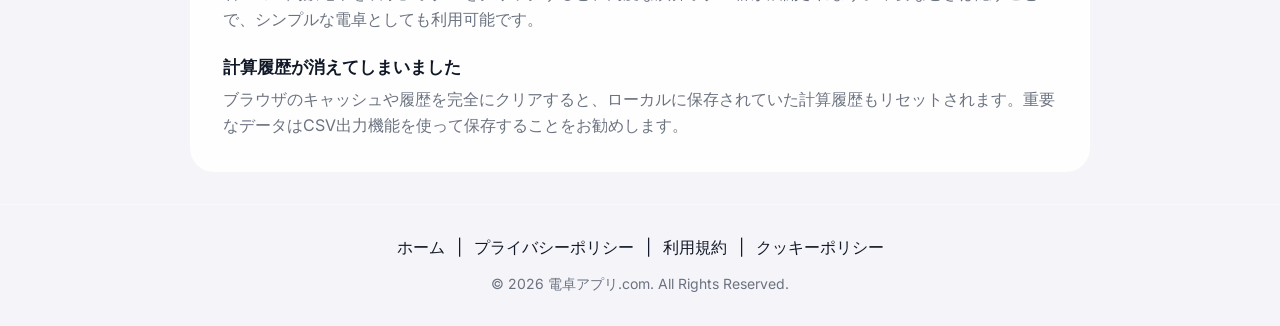
==== commit 12b08830: "Initial commit" ====
--- a/index.html
+++ b/index.html
@@ -4,7 +4,7 @@
 <head>
   <meta charset="UTF-8">
   <meta name="viewport" content="width=device-width, initial-scale=1.0, maximum-scale=1.0, user-scalable=no">
-  <title>電卓アプリ.com | 高機能な科学計算・関数電卓 (完全無料・登録不要)</title>
+  <title>電卓アプリ.com | 科学電卓・関数電卓・無料オンライン計算機</title>
   <meta name="description"
     content="電卓アプリ.comは、ブラウザで即座に使える無料の多機能ウェブ電卓です。四則演算から平方根、三角関数、対数などの複雑な科学計算まで、高精度な計算が可能です。履歴保存機能、CSV出力、ダークモード完備。">
   <meta name="keywords" content="電卓, 電卓アプリ.com, 科学電卓, 関数電卓, 無料電卓, 数学計算, オンライン電卓, 履歴保存, 高精度計算">
@@ -90,7 +90,7 @@
     <div class="site-brand">
       <a href="index.html" style="text-decoration:none; color:inherit; display:flex; align-items:center;">
         <span style="font-size: 1.5rem; margin-right: 0.5rem;">🔢</span>
-        <h1 style="font-size: 1.25rem; font-weight: 700; margin: 0;">電卓アプリ.com</h1>
+        <h1 style="font-size: 1.25rem; font-weight: 700; margin: 0;">電卓アプリ.com | 高精度な科学計算・関数電卓を無料で</h1>
       </a>
     </div>
     <div class="controls">
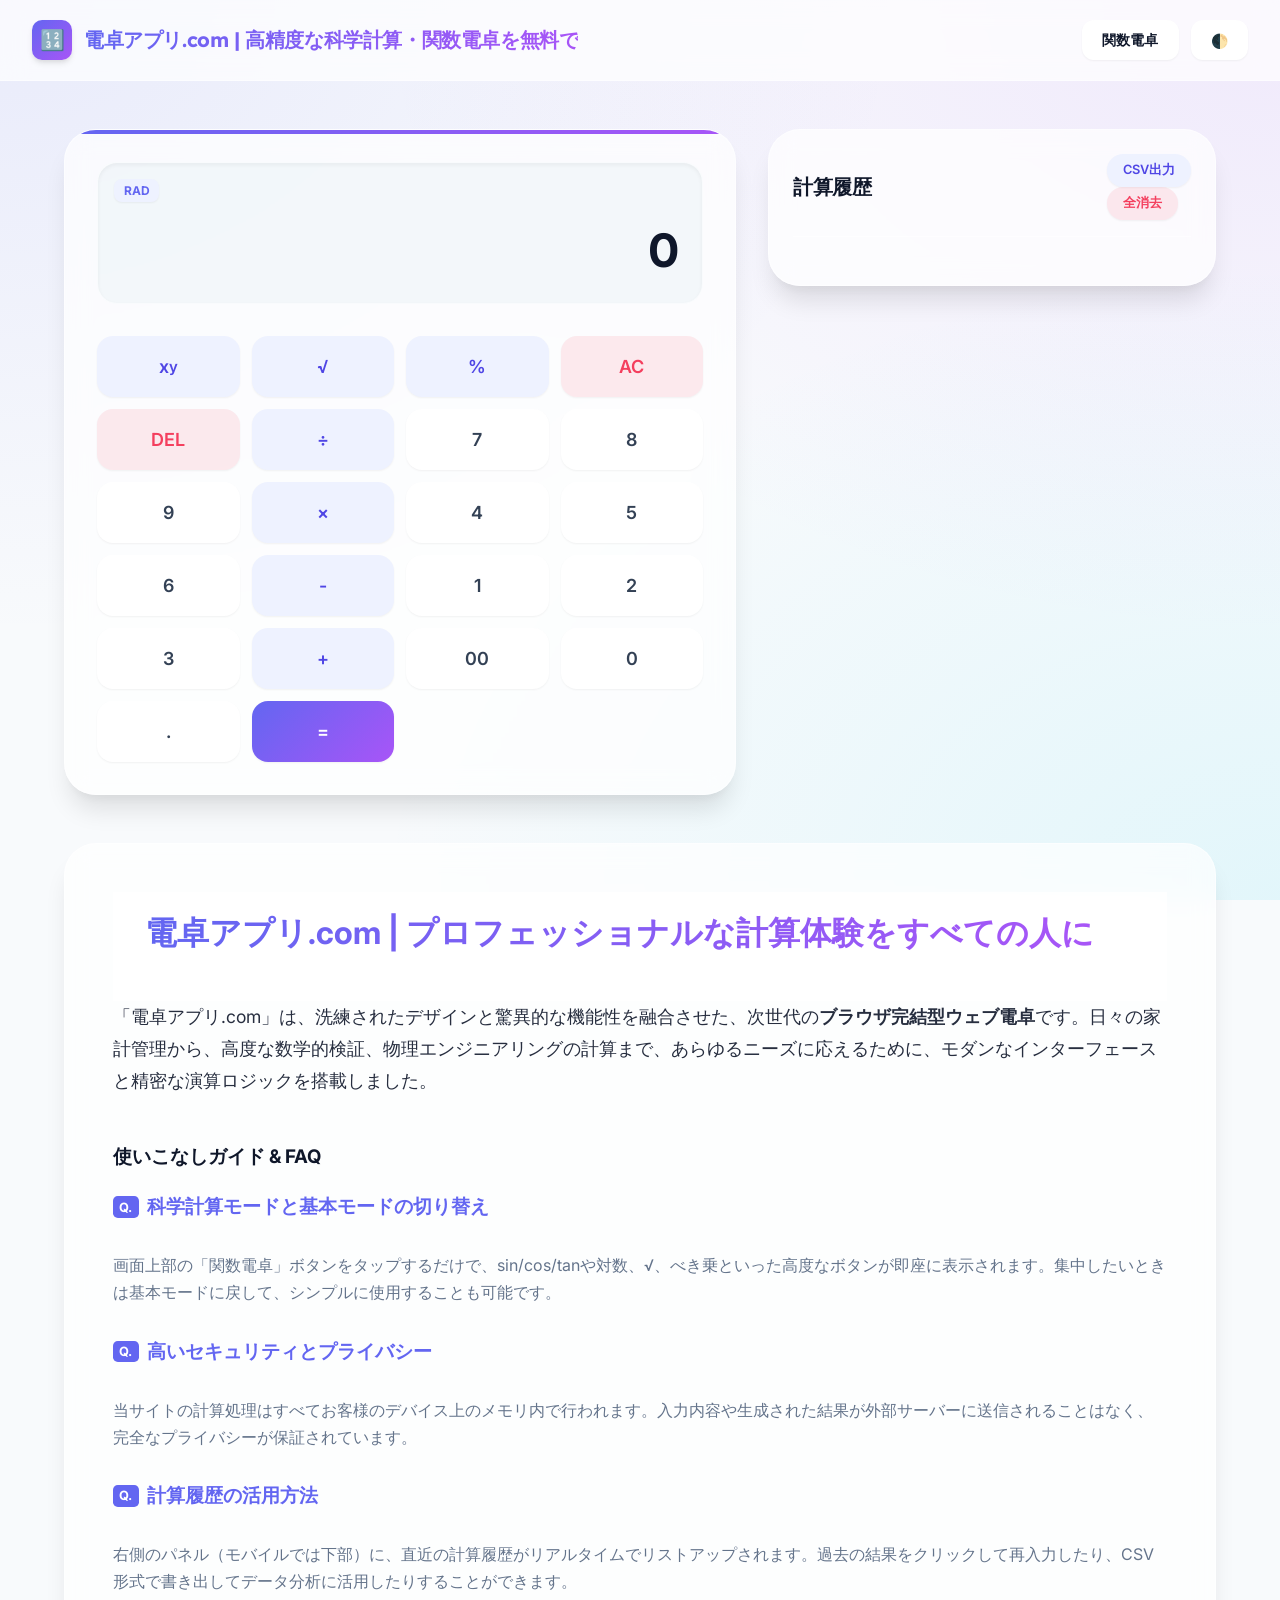
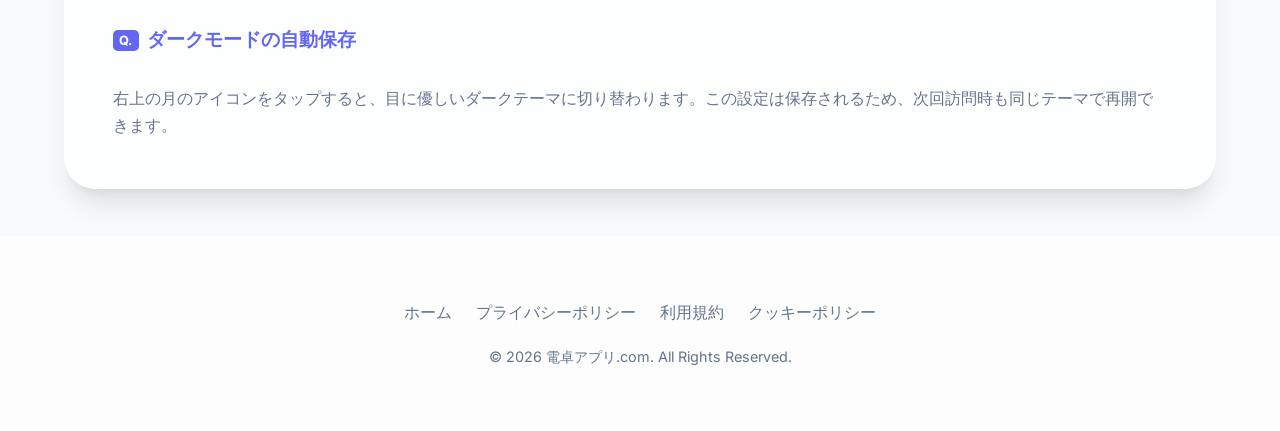
==== commit d30294a6: "Initial commit" ====
--- a/index.html
+++ b/index.html
@@ -88,25 +88,29 @@
 <body>
   <header>
     <div class="site-brand">
-      <a href="index.html" style="text-decoration:none; color:inherit; display:flex; align-items:center;">
-        <span style="font-size: 1.5rem; margin-right: 0.5rem;">🔢</span>
-        <h1 style="font-size: 1.25rem; font-weight: 700; margin: 0;">電卓アプリ.com | 高精度な科学計算・関数電卓を無料で</h1>
+      <a href="index.html" style="text-decoration:none; display:flex; align-items:center; gap: 0.75rem;">
+        <div style="background: linear-gradient(135deg, var(--primary), var(--secondary)); width: 40px; height: 40px; border-radius: 10px; display: flex; align-items: center; justify-content: center; box-shadow: var(--shadow-md);">
+          <span style="font-size: 1.25rem; color: white;">🔢</span>
+        </div>
+        <h1 style="font-weight: 700; margin: 0;">電卓アプリ.com | 高精度な科学計算・関数電卓を無料で</h1>
       </a>
     </div>
     <div class="controls">
-      <button class="mode-toggle" id="modeToggle">関数電卓を表示</button>
-      <button class="theme-toggle" id="themeToggle">🌓</button>
+      <button class="mode-toggle" id="modeToggle" aria-expanded="false">
+        <span>関数電卓</span>
+      </button>
+      <button class="theme-toggle" id="themeToggle" aria-label="テーマ切替">🌓</button>
     </div>
   </header>
 
   <main>
     <div class="calc-container">
-      <!-- Calculator -->
+      <!-- Calculator Component -->
       <section class="calculator" aria-label="電卓アプリケーション">
         <div class="display-section">
           <button class="rad-deg-toggle" id="angleToggle">RAD</button>
-          <div class="history-expr" id="displayHistory"></div>
-          <div class="current-input" id="displayInput" title="クリックしてコピー">0</div>
+          <div class="history-expr" id="displayHistory" aria-live="polite"></div>
+          <div class="current-input" id="displayInput" title="クリックしてコピー" aria-live="polite">0</div>
         </div>
 
         <div class="grid-buttons" id="keypad">
@@ -114,8 +118,8 @@
           <button class="btn-adv btn-op" data-val="sin(">sin</button>
           <button class="btn-adv btn-op" data-val="cos(">cos</button>
           <button class="btn-adv btn-op" data-val="tan(">tan</button>
-          <button class="btn-adv" data-val="π">π</button>
-          <button class="btn-adv" data-val="e">e</button>
+          <button class="btn-adv btn-op" data-val="π">π</button>
+          <button class="btn-adv btn-op" data-val="e">e</button>
 
           <button class="btn-adv btn-op" data-val="asin(">asin</button>
           <button class="btn-adv btn-op" data-val="acos(">acos</button>
@@ -130,39 +134,39 @@
           <button class="btn-op" data-val="%">%</button>
 
           <!-- Standard Buttons -->
-          <button class="btn-adv" data-val="(">(</button>
-          <button class="btn-adv" data-val=")">)</button>
-          <button class="btn-danger" id="btnAC">AC</button>
-          <button class="btn-danger" id="btnDel">DEL</button>
-          <button class="btn-op" data-val="÷">÷</button>
+          <button class="btn-adv btn-op" data-val="(">(</button>
+          <button class="btn-adv btn-op" data-val=")">)</button>
+          <button class="btn-danger" id="btnAC" aria-label="オールクリア">AC</button>
+          <button class="btn-danger" id="btnDel" aria-label="1文字削除">DEL</button>
+          <button class="btn-op" data-val="÷" aria-label="除算">÷</button>
 
           <button class="btn-adv btn-op" style="visibility:hidden"></button>
           <button class="btn-adv btn-op" style="visibility:hidden"></button>
           <button data-val="7">7</button>
           <button data-val="8">8</button>
           <button data-val="9">9</button>
-          <button class="btn-op" data-val="×">×</button>
+          <button class="btn-op" data-val="×" aria-label="乗算">×</button>
 
           <button class="btn-adv btn-op" style="visibility:hidden"></button>
           <button class="btn-adv btn-op" style="visibility:hidden"></button>
           <button data-val="4">4</button>
           <button data-val="5">5</button>
           <button data-val="6">6</button>
-          <button class="btn-op" data-val="-">-</button>
+          <button class="btn-op" data-val="-" aria-label="減算">-</button>
 
           <button class="btn-adv btn-op" style="visibility:hidden"></button>
           <button class="btn-adv btn-op" style="visibility:hidden"></button>
           <button data-val="1">1</button>
           <button data-val="2">2</button>
           <button data-val="3">3</button>
-          <button class="btn-op" data-val="+">+</button>
+          <button class="btn-op" data-val="+" aria-label="加算">+</button>
 
           <button class="btn-adv btn-op" style="visibility:hidden"></button>
           <button class="btn-adv btn-op" style="visibility:hidden"></button>
           <button data-val="00">00</button>
           <button data-val="0">0</button>
           <button data-val=".">.</button>
-          <button class="btn-eq" id="btnEq">=</button>
+          <button class="btn-eq" id="btnEq" aria-label="計算実行">=</button>
         </div>
       </section>
 
@@ -171,7 +175,7 @@
         <div class="history-header">
           <h2>計算履歴</h2>
           <div class="history-actions">
-            <button id="exportCsv">CSV出力</button>
+            <button id="exportCsv" class="btn-op">CSV出力</button>
             <button id="clearHistory" class="btn-danger">全消去</button>
           </div>
         </div>
@@ -182,58 +186,45 @@
     <!-- SEO Content Section -->
     <article class="seo-content">
       <header>
-        <h2>電卓アプリ.com：あなたのブラウザを理想の計算機に</h2>
+        <h2>電卓アプリ.com | プロフェッショナルな計算体験をすべての人に</h2>
       </header>
       <p>
-        「電卓アプリ.com」は、日々の単純な計算から専門的な数学・物理の計算までを強力にサポートする、ブラウザ完結型の<strong>高機能ウェブ電卓</strong>です。インストールの手間はなく、PC、スマートフォン、タブレットからアクセスするだけで即座に利用可能。直感的なインターフェースと、ユーザーのプライバシーを最優先にした設計が特徴です。
+        「電卓アプリ.com」は、洗練されたデザインと驚異的な機能性を融合させた、次世代の<strong>ブラウザ完結型ウェブ電卓</strong>です。日々の家計管理から、高度な数学的検証、物理エンジニアリングの計算まで、あらゆるニーズに応えるために、モダンなインターフェースと精密な演算ロジックを搭載しました。
       </p>
 
-      <h3>日常の四則演算から高度な科学計算まで</h3>
-      <p>
-        家計簿の集計や買い物などの日常的な用途に適した<strong>四則演算（足し算、引き算、掛け算、割り算）</strong>はもちろん、エンジニアやデータサイエンティストに欠かせないルート計算、累乗、<strong>三角関数（sin, cos, tan）</strong>、対数計算などの高度な<strong>科学計算</strong>に対応しています。数学的な優先順位を考慮したインテリジェントな演算ロジックにより、複雑な数式も正確に解き明かします。
-      </p>
-
-      <h3>プロフェッショナルな機能群</h3>
-      <p>
-        当サイトの電卓は、ただ数値を出すだけのツールではありません。業務や学習の効率を最大化するための機能を備えています。
-      </p>
-      <ul>
-        <li><strong>履歴管理：</strong> 直近の履歴をブラウザに自動保存。過去の計算をいつでも参照・再利用できます。</li>
-        <li><strong>データの書き出し：</strong> 計算履歴をCSV形式でエクスポートし、表計算ソフトなどで二次利用が可能です。</li>
-        <li><strong>ローカル処理：</strong> 計算処理はすべてデバイス内で行われるため、データが外部のサーバーに送信されることはなく、高いセキュリティを保持します。</li>
-        <li><strong>パーソナライズ：</strong> ダークモード対応により、夜間や暗い場所でも快適に作業を続けられます。</li>
-      </ul>
-
       <section class="faq-section">
-        <h3>計算のヒントとよくある質問</h3>
+        <h3>使いこなしガイド & FAQ</h3>
         <dl>
-          <dt>どのような計算に対応していますか？</dt>
-          <dd>基本的な四則演算に加え、sin/cos/tan、asin/acos/atan、log（10底）、ln（e底）、絶対値、階乗（n!）、べき乗（x^y）、平方根など幅広く対応しています。</dd>
-
-          <dt>スマホで計算結果をコピーするには？</dt>
-          <dd>計算結果が表示されている数字の部分を軽くタップするだけで、自動的にクリップボードにコピーされます。</dd>
-
-          <dt>関数電卓モードの使い方は？</dt>
-          <dd>右上の「関数電卓を表示」ボタンをクリックすると、高度な演算ボタン群が展開されます。不要なときは隠すことで、シンプルな電卓としても利用可能です。</dd>
-
-          <dt>計算履歴が消えてしまいました</dt>
-          <dd>ブラウザのキャッシュや履歴を完全にクリアすると、ローカルに保存されていた計算履歴もリセットされます。重要なデータはCSV出力機能を使って保存することをお勧めします。</dd>
+          <dt>科学計算モードと基本モードの切り替え</dt>
+          <dd>画面上部の「関数電卓」ボタンをタップするだけで、sin/cos/tanや対数、√、べき乗といった高度なボタンが即座に表示されます。集中したいときは基本モードに戻して、シンプルに使用することも可能です。</dd>
+
+          <dt>高いセキュリティとプライバシー</dt>
+          <dd>当サイトの計算処理はすべてお客様のデバイス上のメモリ内で行われます。入力内容や生成された結果が外部サーバーに送信されることはなく、完全なプライバシーが保証されています。</dd>
+
+          <dt>計算履歴の活用方法</dt>
+          <dd>右側のパネル（モバイルでは下部）に、直近の計算履歴がリアルタイムでリストアップされます。過去の結果をクリックして再入力したり、CSV形式で書き出してデータ分析に活用したりすることができます。</dd>
+
+          <dt>ダークモードの自動保存</dt>
+          <dd>右上の月のアイコンをタップすると、目に優しいダークテーマに切り替わります。この設定は保存されるため、次回訪問時も同じテーマで再開できます。</dd>
         </dl>
       </section>
     </article>
   </main>
 
   <footer>
-    <nav aria-label="フッターナビゲーション">
-      <a href="index.html">ホーム</a> |
-      <a href="privacy.html">プライバシーポリシー</a> |
-      <a href="terms.html">利用規約</a> |
+    <nav aria-label="フッターナビゲーション links">
+      <a href="index.html">ホーム</a>
+      <a href="privacy.html">プライバシーポリシー</a>
+      <a href="terms.html">利用規約</a>
       <a href="cookie.html">クッキーポリシー</a>
     </nav>
-    <p style="margin-top: 1rem; color: var(--text-muted); font-size: 0.875rem;">&copy; 2026 電卓アプリ.com. All Rights Reserved.</p>
+    <p style="color: var(--text-muted); font-size: 0.9rem;">&copy; 2026 電卓アプリ.com. All Rights Reserved.</p>
   </footer>
 
-  <div class="toast" id="toast">結果をコピーしました</div>
+  <div class="toast" id="toast">
+    <span>✨</span>
+    <span>クリップボードにコピーしました</span>
+  </div>
 
   <script src="script.js"></script>
 </body>
--- a/styles.css
+++ b/styles.css
@@ -1,271 +1,298 @@
+@import url('https://fonts.googleapis.com/css2?family=Inter:wght@400;500;600;700&family=Lexend:wght@400;500;600;700&display=swap');
+
 :root {
-  --bg-color: #f4f4f9;
-  --text-main: #111827;
-  --text-muted: #6b7280;
-  --calc-bg: rgba(255, 255, 255, 0.85);
-  --calc-border: rgba(255, 255, 255, 0.4);
+  --primary: #6366f1;
+  --secondary: #a855f7;
+  --accent: #22d3ee;
+  --danger: #f43f5e;
+  --success: #10b981;
+  
+  --bg-color: #f8fafc;
+  --text-main: #0f172a;
+  --text-muted: #64748b;
+  
+  --calc-bg: rgba(255, 255, 255, 0.7);
+  --calc-border: rgba(255, 255, 255, 0.5);
+  --display-bg: rgba(241, 245, 249, 0.8);
+  
   --btn-bg: #ffffff;
-  --btn-bg-hover: #f9fafb;
-  --btn-bg-active: #e5e7eb;
-  --btn-text: #1f2937;
-  --btn-op-bg: #e0e7ff;
-  --btn-op-text: #4338ca;
-  --btn-eq-bg: #3b82f6;
+  --btn-text: #334155;
+  --btn-op-bg: #eef2ff;
+  --btn-op-text: #4f46e5;
+  --btn-eq-bg: linear-gradient(135deg, #6366f1, #a855f7);
   --btn-eq-text: #ffffff;
-  --btn-danger-bg: #fee2e2;
-  --btn-danger-text: #b91c1c;
-  --shadow-lg: 0 10px 25px -5px rgba(0, 0, 0, 0.1), 0 8px 10px -6px rgba(0, 0, 0, 0.1);
-  --shadow-sm: 0 1px 2px 0 rgba(0, 0, 0, 0.05);
-  --glass-blur: blur(20px);
-  --history-bg: #ffffff;
+  
+  --shadow-sm: 0 1px 2px rgba(0, 0, 0, 0.05);
+  --shadow-md: 0 4px 6px -1px rgba(0, 0, 0, 0.1), 0 2px 4px -1px rgba(0, 0, 0, 0.06);
+  --shadow-lg: 0 20px 25px -5px rgba(0, 0, 0, 0.1), 0 10px 10px -5px rgba(0, 0, 0, 0.04);
+  --glass-blur: blur(12px);
 }
 
 [data-theme='dark'] {
-  --bg-color: #0f172a;
+  --bg-color: #020617;
   --text-main: #f8fafc;
   --text-muted: #94a3b8;
-  --calc-bg: rgba(30, 41, 59, 0.75);
-  --calc-border: rgba(51, 65, 85, 0.5);
-  --btn-bg: #334155;
-  --btn-bg-hover: #3f3f46;
-  --btn-bg-active: #27272a;
-  --btn-text: #f8fafc;
-  --btn-op-bg: #3730a3;
+  
+  --calc-bg: rgba(15, 23, 42, 0.7);
+  --calc-border: rgba(30, 41, 59, 0.5);
+  --display-bg: rgba(0, 0, 0, 0.3);
+  
+  --btn-bg: #1e293b;
+  --btn-text: #f1f5f9;
+  --btn-op-bg: #312e81;
   --btn-op-text: #e0e7ff;
-  --btn-eq-bg: #2563eb;
-  --btn-eq-text: #ffffff;
-  --btn-danger-bg: #7f1d1d;
-  --btn-danger-text: #fecaca;
-  --shadow-lg: 0 10px 25px -5px rgba(0, 0, 0, 0.5), 0 8px 10px -6px rgba(0, 0, 0, 0.4);
-  --history-bg: #1e293b;
 }
 
 * {
   box-sizing: border-box;
   margin: 0;
   padding: 0;
+  -webkit-font-smoothing: antialiased;
+  -moz-osx-font-smoothing: grayscale;
 }
 
 body {
-  font-family: 'Inter', 'Yu Gothic', 'Meiryo', sans-serif;
+  font-family: 'Inter', sans-serif;
   background-color: var(--bg-color);
+  background-image: 
+    radial-gradient(at 0% 0%, rgba(99, 102, 241, 0.1) 0px, transparent 50%),
+    radial-gradient(at 100% 0%, rgba(168, 85, 247, 0.1) 0px, transparent 50%),
+    radial-gradient(at 100% 100%, rgba(34, 211, 238, 0.1) 0px, transparent 50%);
+  background-attachment: fixed;
   color: var(--text-main);
-  transition: background-color 0.3s ease, color 0.3s ease;
   min-height: 100vh;
   display: flex;
   flex-direction: column;
-}
-
+  transition: background-color 0.4s cubic-bezier(0.4, 0, 0.2, 1);
+}
+
+/* Header Styling */
 header {
-  padding: 1rem 2rem;
+  padding: 1.25rem 2rem;
   display: flex;
   justify-content: space-between;
   align-items: center;
-  background-color: var(--calc-bg);
+  background: var(--calc-bg);
   backdrop-filter: var(--glass-blur);
+  -webkit-backdrop-filter: var(--glass-blur);
   border-bottom: 1px solid var(--calc-border);
   position: sticky;
   top: 0;
-  z-index: 100;
-}
-
-h1 {
+  z-index: 1000;
+}
+
+.site-brand h1 {
+  font-family: 'Lexend', sans-serif;
   font-size: 1.25rem;
   font-weight: 700;
-  letter-spacing: -0.025em;
-}
-
+  background: linear-gradient(to right, var(--primary), var(--secondary));
+  -webkit-background-clip: text;
+  background-clip: text;
+  -webkit-text-fill-color: transparent;
+  letter-spacing: -0.02em;
+}
+
+/* Page Layout */
 main {
   flex: 1;
+  width: 100%;
+  max-width: 1200px;
+  margin: 0 auto;
+  padding: 3rem 1.5rem;
   display: flex;
   flex-direction: column;
-  align-items: center;
-  padding: 2rem 1rem;
+  gap: 3rem;
 }
 
 .calc-container {
-  display: flex;
-  flex-direction: column;
-  gap: 1.5rem;
-  width: 100%;
-  max-width: 900px;
-}
-
-@media (min-width: 768px) {
+  display: grid;
+  grid-template-columns: 1fr;
+  gap: 2rem;
+  align-items: start;
+}
+
+@media (min-width: 992px) {
   .calc-container {
-    flex-direction: row;
-    align-items: flex-start;
+    grid-template-columns: 1.2fr 0.8fr;
   }
 }
 
+/* Calculator Component */
 .calculator {
   background: var(--calc-bg);
   backdrop-filter: var(--glass-blur);
+  -webkit-backdrop-filter: var(--glass-blur);
   border: 1px solid var(--calc-border);
-  border-radius: 1.5rem;
-  padding: 1.5rem;
+  border-radius: 2rem;
+  padding: 2rem;
   box-shadow: var(--shadow-lg);
-  width: 100%;
-  max-width: 500px;
-  flex: 2;
-  transition: all 0.3s ease;
-}
-
-.display-section {
-  display: flex;
-  flex-direction: column;
-  align-items: flex-end;
-  background-color: rgba(0, 0, 0, 0.05);
-  border-radius: 1rem;
-  padding: 1rem 1.5rem;
-  margin-bottom: 1.5rem;
-  min-height: 100px;
-  justify-content: space-between;
   position: relative;
   overflow: hidden;
 }
 
-[data-theme='dark'] .display-section {
-  background-color: rgba(0, 0, 0, 0.2);
+.calculator::before {
+  content: '';
+  position: absolute;
+  top: 0;
+  left: 0;
+  right: 0;
+  height: 4px;
+  background: linear-gradient(to right, var(--primary), var(--secondary));
+}
+
+/* Display Section */
+.display-section {
+  background: var(--display-bg);
+  border-radius: 1.25rem;
+  padding: 1.5rem;
+  margin-bottom: 2rem;
+  min-height: 120px;
+  display: flex;
+  flex-direction: column;
+  justify-content: flex-end;
+  position: relative;
+  box-shadow: inset 0 2px 4px rgba(0, 0, 0, 0.05);
+  border: 1px solid var(--calc-border);
+}
+
+.rad-deg-toggle {
+  position: absolute;
+  top: 1rem;
+  left: 1rem;
+  font-size: 0.75rem;
+  font-weight: 700;
+  color: var(--primary);
+  background: var(--btn-op-bg);
+  padding: 0.25rem 0.6rem;
+  border-radius: 0.5rem;
+  text-transform: uppercase;
 }
 
 .history-expr {
-  font-size: 0.875rem;
+  font-size: 1rem;
   color: var(--text-muted);
-  min-height: 1.25rem;
-  word-wrap: break-word;
-  max-width: 100%;
   text-align: right;
+  margin-bottom: 0.5rem;
+  min-height: 1.5rem;
+  overflow-x: auto;
+  white-space: nowrap;
 }
 
 .current-input {
-  font-size: 2.5rem;
+  font-family: 'Lexend', sans-serif;
+  font-size: 3rem;
   font-weight: 600;
-  letter-spacing: -0.05em;
-  word-wrap: break-word;
-  max-width: 100%;
   text-align: right;
   overflow-x: auto;
-  overflow-wrap: break-word;
-  -webkit-overflow-scrolling: touch;
-}
-
-.current-input::-webkit-scrollbar {
-  display: none;
-}
-
+  white-space: nowrap;
+  letter-spacing: -0.02em;
+}
+
+/* Grid System */
 .grid-buttons {
   display: grid;
   grid-template-columns: repeat(4, 1fr);
-  gap: 0.5rem;
-}
-
-@media (min-width: 480px) {
-  .grid-buttons {
-    gap: 0.75rem;
-  }
+  gap: 0.75rem;
 }
 
 .grid-buttons.advanced-visible {
   grid-template-columns: repeat(5, 1fr);
 }
 
+/* Button Styling */
 button {
-  font-family: inherit;
   border: none;
-  border-radius: 0.75rem;
-  padding: 1rem 0;
+  border-radius: 1rem;
+  padding: 1.25rem 0.5rem;
+  font-family: 'Inter', sans-serif;
   font-size: 1.125rem;
-  font-weight: 500;
-  background-color: var(--btn-bg);
+  font-weight: 600;
+  background: var(--btn-bg);
   color: var(--btn-text);
   cursor: pointer;
+  transition: all 0.2s cubic-bezier(0.4, 0, 0.2, 1);
   box-shadow: var(--shadow-sm);
-  transition: transform 0.1s, background-color 0.2s, box-shadow 0.2s;
-  user-select: none;
-  -webkit-tap-highlight-color: transparent;
   display: flex;
   align-items: center;
   justify-content: center;
+  user-select: none;
 }
 
 button:hover {
-  background-color: var(--btn-bg-hover);
+  transform: translateY(-2px);
+  box-shadow: var(--shadow-md);
+  filter: brightness(1.05);
 }
 
 button:active {
-  transform: scale(0.95);
-  background-color: var(--btn-bg-active);
+  transform: translateY(0);
+  box-shadow: none;
+  filter: brightness(0.95);
 }
 
 .btn-op {
-  background-color: var(--btn-op-bg);
+  background: var(--btn-op-bg);
   color: var(--btn-op-text);
-  font-weight: 600;
+}
+
+.btn-danger {
+  background: rgba(244, 63, 94, 0.1);
+  color: var(--danger);
+}
+
+.btn-danger:hover {
+  background: var(--danger);
+  color: white;
 }
 
 .btn-eq {
-  background-color: var(--btn-eq-bg);
+  background: var(--btn-eq-bg);
   color: var(--btn-eq-text);
-  font-weight: 700;
-}
-
-.btn-danger {
-  background-color: var(--btn-danger-bg);
-  color: var(--btn-danger-text);
+  grid-column: span 1;
 }
 
 .btn-adv {
-  font-size: 0.95rem;
+  font-size: 0.9rem;
+  background: rgba(99, 102, 241, 0.05);
   display: none;
 }
 
 .advanced-visible .btn-adv {
   display: flex;
-}
-
-.rad-deg-toggle {
-  font-size: 0.8rem;
-  position: absolute;
-  top: 0.5rem;
-  left: 0.5rem;
-  background: transparent;
-  box-shadow: none;
-  color: var(--text-muted);
-  padding: 0.25rem 0.5rem;
 }
 
 /* History Panel */
 .history-panel {
-  flex: 1;
   background: var(--calc-bg);
   backdrop-filter: var(--glass-blur);
+  -webkit-backdrop-filter: var(--glass-blur);
   border: 1px solid var(--calc-border);
-  border-radius: 1.5rem;
+  border-radius: 2rem;
   padding: 1.5rem;
   box-shadow: var(--shadow-lg);
-  max-width: 500px;
-  width: 100%;
+  max-height: 600px;
   display: flex;
   flex-direction: column;
-  max-height: 500px;
 }
 
 .history-header {
   display: flex;
   justify-content: space-between;
   align-items: center;
-  margin-bottom: 1rem;
+  margin-bottom: 1.5rem;
+  padding-bottom: 1rem;
+  border-bottom: 1px solid var(--calc-border);
 }
 
 .history-header h2 {
-  font-size: 1.125rem;
-  font-weight: 600;
+  font-size: 1.25rem;
+  font-weight: 700;
+  letter-spacing: -0.02em;
 }
 
 .history-actions button {
-  padding: 0.5rem 0.75rem;
-  font-size: 0.875rem;
+  padding: 0.5rem 1rem;
+  font-size: 0.8rem;
   margin-left: 0.5rem;
 }
 
@@ -273,104 +300,142 @@
   flex: 1;
   overflow-y: auto;
   list-style: none;
-  display: flex;
-  flex-direction: column;
-  gap: 0.5rem;
+  padding-right: 0.5rem;
 }
 
 .history-item {
-  background: var(--history-bg);
-  padding: 0.75rem 1rem;
-  border-radius: 0.5rem;
+  padding: 1rem;
+  border-radius: 1rem;
+  margin-bottom: 0.75rem;
+  background: var(--display-bg);
   cursor: pointer;
-  transition: background-color 0.2s;
+  transition: all 0.2s;
   text-align: right;
-  box-shadow: var(--shadow-sm);
 }
 
 .history-item:hover {
-  background-color: var(--btn-bg-hover);
+  transform: translateX(-4px);
+  background: var(--btn-op-bg);
 }
 
 .history-item-expr {
+  font-size: 0.8rem;
+  color: var(--text-muted);
+  margin-bottom: 0.25rem;
+}
+
+.history-item-result {
+  font-weight: 700;
+  color: var(--text-main);
+  font-size: 1.1rem;
+}
+
+/* Controls */
+.controls {
+  display: flex;
+  gap: 0.75rem;
+}
+
+.theme-toggle, .mode-toggle {
+  background: var(--btn-bg);
+  border: 1px solid var(--calc-border);
+  padding: 0.6rem 1.2rem;
+  border-radius: 0.75rem;
   font-size: 0.875rem;
-  color: var(--text-muted);
-}
-
-.history-item-result {
-  font-size: 1.125rem;
   font-weight: 600;
   color: var(--text-main);
-}
-
-/* Controls */
-.controls {
-  display: flex;
-  gap: 1rem;
-}
-
-.theme-toggle, .mode-toggle {
-  background: transparent;
+  box-shadow: var(--shadow-sm);
+}
+
+/* SEO Content & FAQ */
+.seo-content {
+  background: var(--calc-bg);
+  backdrop-filter: var(--glass-blur);
+  -webkit-backdrop-filter: var(--glass-blur);
   border: 1px solid var(--calc-border);
-  padding: 0.5rem 1rem;
-  border-radius: 0.5rem;
-  font-size: 0.875rem;
-}
-
-/* SEO Content & FAQ Section */
-.seo-content {
-  width: 100%;
-  max-width: 900px;
+  border-radius: 2rem;
+  padding: 3rem;
+  box-shadow: var(--shadow-lg);
+}
+
+.seo-content h2 {
+  font-size: 2rem;
+  margin-bottom: 1.5rem;
+  background: linear-gradient(to right, var(--primary), var(--secondary));
+  -webkit-background-clip: text;
+  background-clip: text;
+  -webkit-text-fill-color: transparent;
+}
+
+.seo-content p {
+  font-size: 1.1rem;
+  line-height: 1.8;
+  color: var(--text-main);
+  opacity: 0.9;
+  margin-bottom: 1.5rem;
+}
+
+.faq-section {
   margin-top: 3rem;
-  padding: 2rem;
+  display: grid;
+  gap: 1.5rem;
+}
+
+.faq-section dl {
+  display: grid;
+  gap: 2rem;
+}
+
+.faq-section dt {
+  font-weight: 700;
+  font-size: 1.2rem;
+  color: var(--primary);
+  display: flex;
+  align-items: center;
+  gap: 0.5rem;
+}
+
+.faq-section dt::before {
+  content: 'Q.';
+  font-size: 0.8rem;
+  background: var(--primary);
+  color: white;
+  padding: 0.2rem 0.4rem;
+  border-radius: 0.3rem;
+}
+
+.faq-section dd {
+  margin-left: 0;
+  line-height: 1.7;
+  color: var(--text-muted);
+}
+
+/* Footer */
+footer {
+  margin-top: auto;
+  padding: 4rem 2rem;
+  text-align: center;
+  border-top: 1px solid var(--calc-border);
   background: var(--calc-bg);
-  border-radius: 1.5rem;
-  border: 1px solid var(--calc-border);
-}
-
-.seo-content h2, .seo-content h3 {
-  margin-bottom: 1rem;
-  color: var(--text-main);
-}
-
-.seo-content p {
+}
+
+footer nav {
+  display: flex;
+  justify-content: center;
+  flex-wrap: wrap;
+  gap: 1.5rem;
+  margin-bottom: 1.5rem;
+}
+
+footer nav a {
+  text-decoration: none;
   color: var(--text-muted);
-  line-height: 1.6;
-  margin-bottom: 1.5rem;
-}
-
-.faq-section dl {
-  margin-top: 1rem;
-}
-
-.faq-section dt {
-  font-weight: 600;
-  margin-top: 1.5rem;
-  font-size: 1.05rem;
-}
-
-.faq-section dd {
-  color: var(--text-muted);
-  margin-top: 0.5rem;
-  margin-left: 0;
-  line-height: 1.6;
-}
-
-footer {
-  text-align: center;
-  padding: 2rem;
-  border-top: 1px solid var(--calc-border);
-  margin-top: auto;
-}
-
-footer nav a {
+  font-weight: 500;
+  transition: color 0.2s;
+}
+
+footer nav a:hover {
   color: var(--primary);
-  text-decoration: none;
-  margin: 0 0.5rem;
-}
-
-footer nav a:hover {
-  text-decoration: underline;
 }
 
 /* Toast */
@@ -381,16 +446,37 @@
   transform: translateX(-50%) translateY(100px);
   background: var(--text-main);
   color: var(--bg-color);
-  padding: 0.75rem 1.5rem;
-  border-radius: 2rem;
-  font-weight: 500;
+  padding: 1rem 2rem;
+  border-radius: 1rem;
+  font-weight: 600;
   box-shadow: var(--shadow-lg);
+  display: flex;
+  align-items: center;
+  gap: 0.5rem;
   opacity: 0;
-  transition: all 0.3s cubic-bezier(0.175, 0.885, 0.32, 1.275);
-  z-index: 1000;
+  transition: all 0.5s cubic-bezier(0.175, 0.885, 0.32, 1.275);
+  z-index: 9999;
 }
 
 .toast.show {
   transform: translateX(-50%) translateY(0);
   opacity: 1;
 }
+
+/* Scrollbar Customization */
+::-webkit-scrollbar {
+  width: 8px;
+}
+
+::-webkit-scrollbar-track {
+  background: transparent;
+}
+
+::-webkit-scrollbar-thumb {
+  background: var(--calc-border);
+  border-radius: 10px;
+}
+
+::-webkit-scrollbar-thumb:hover {
+  background: var(--text-muted);
+}
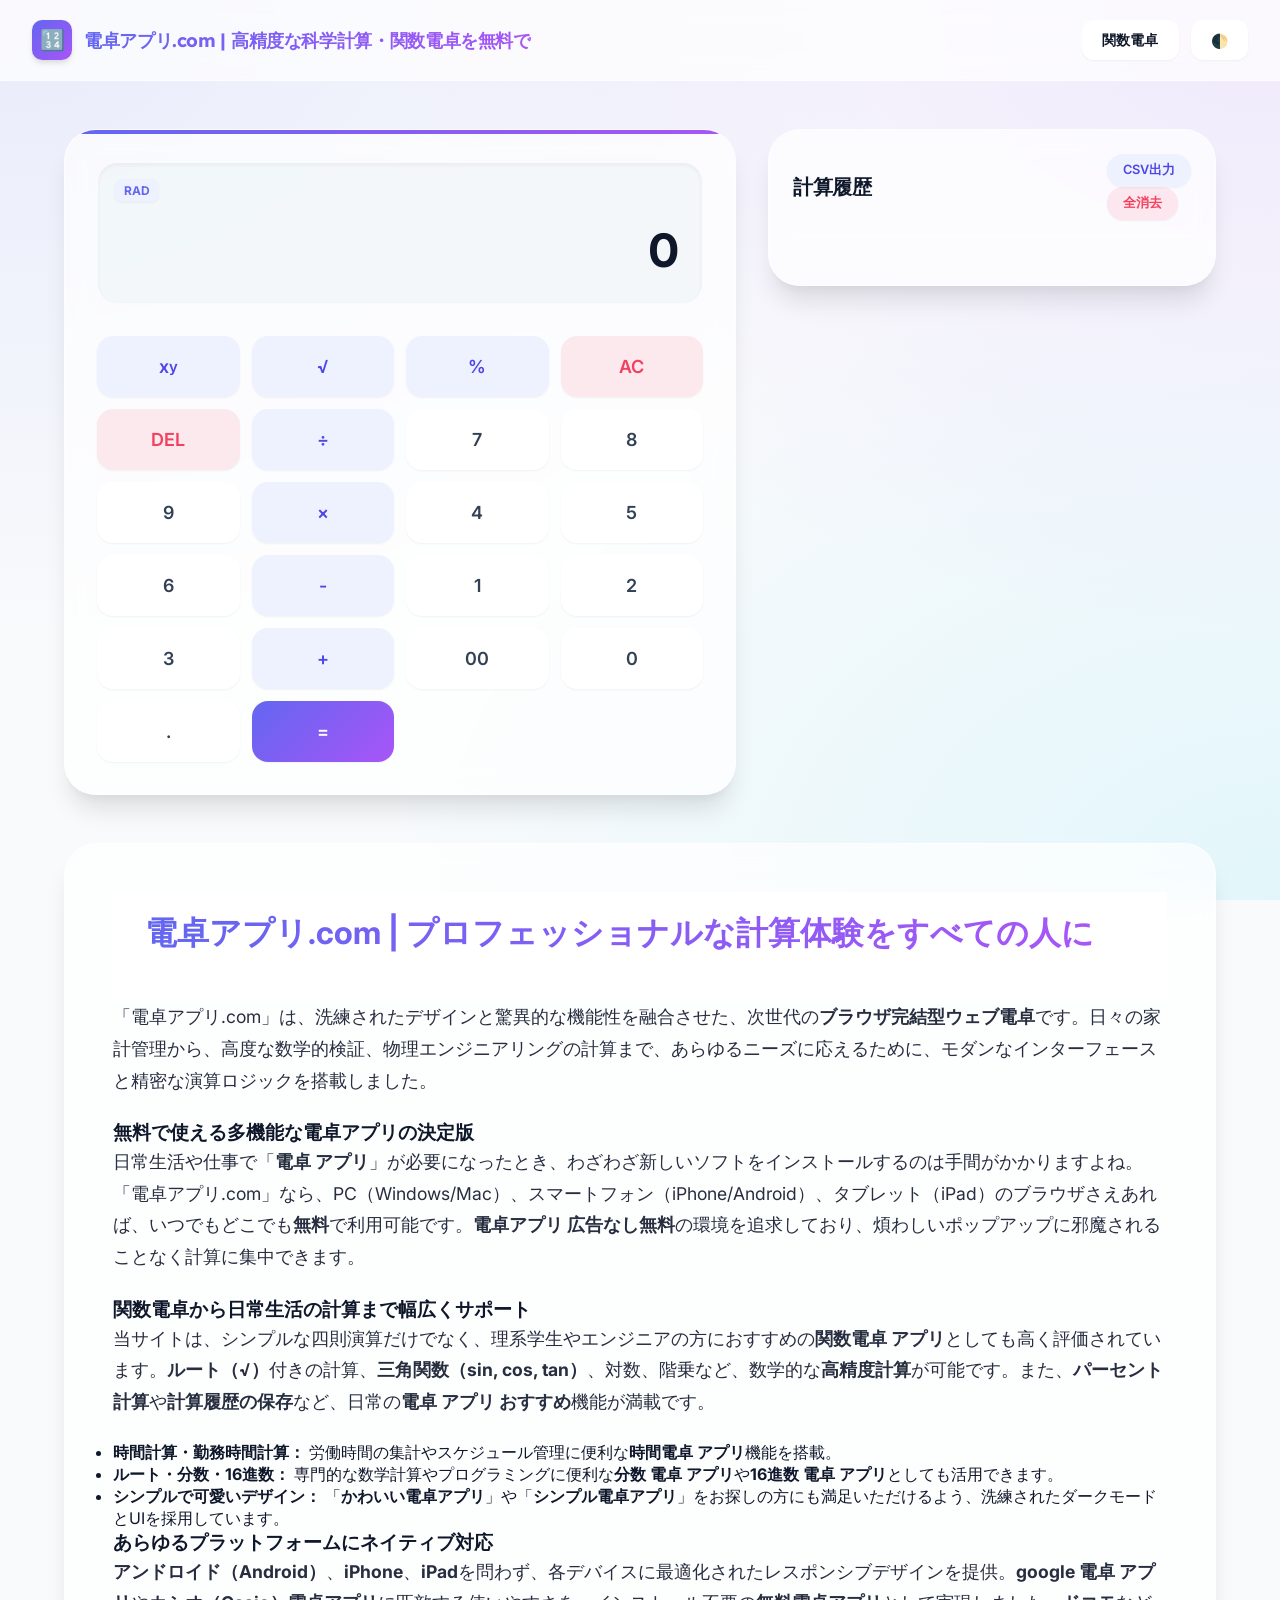
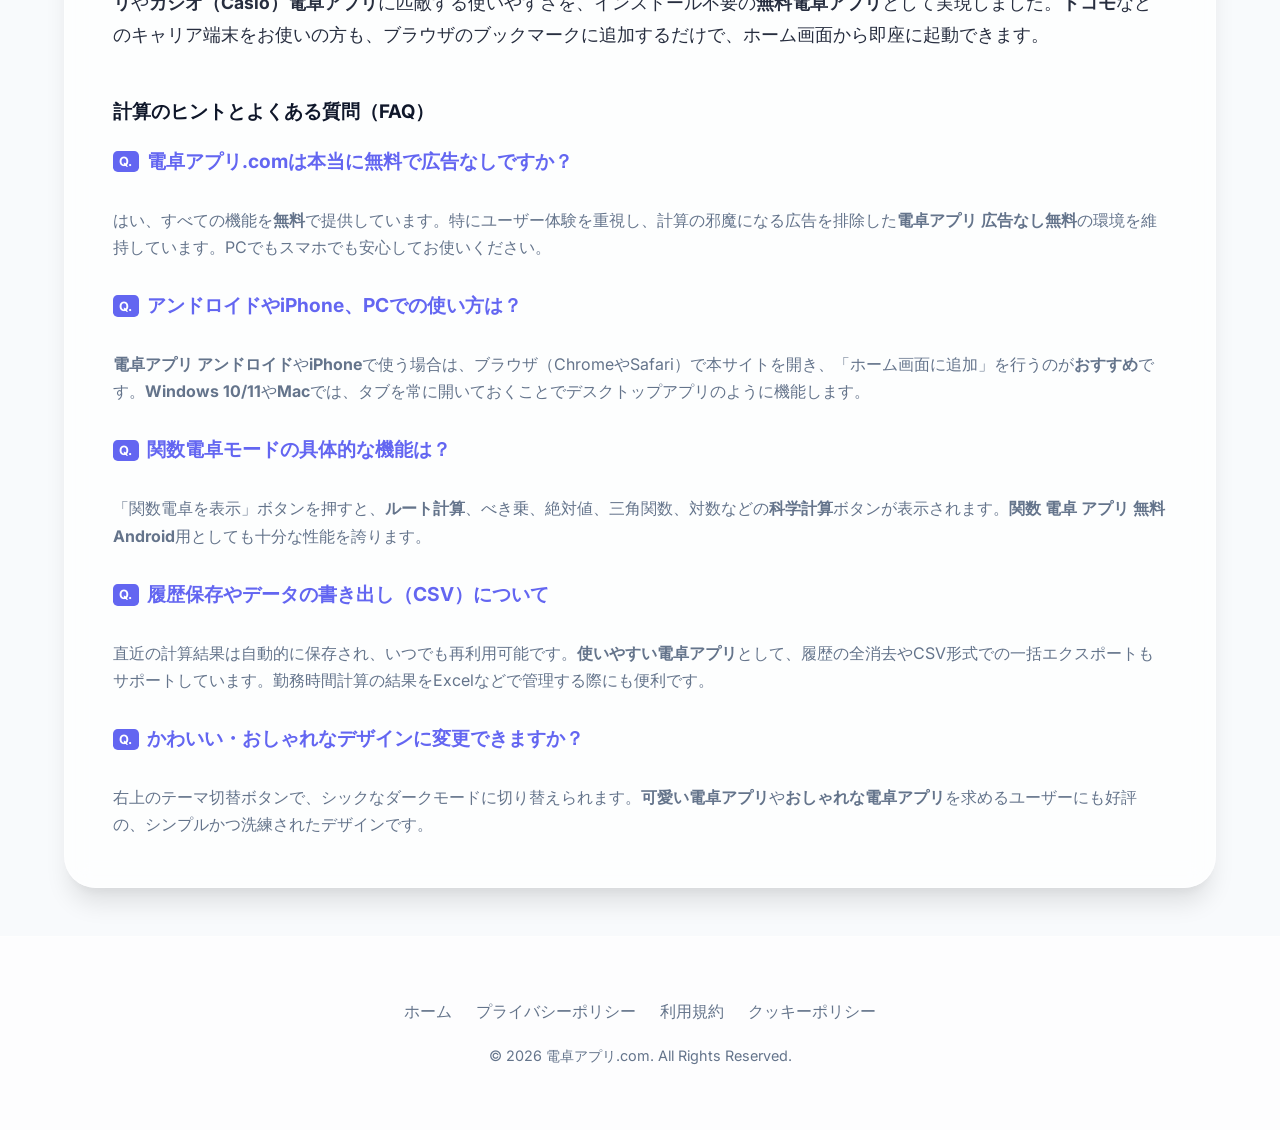
==== commit 92e0a819: "Initial commit" ====
--- a/index.html
+++ b/index.html
@@ -9,13 +9,15 @@
     content="電卓アプリ.comは、ブラウザで即座に使える無料の多機能ウェブ電卓です。四則演算から平方根、三角関数、対数などの複雑な科学計算まで、高精度な計算が可能です。履歴保存機能、CSV出力、ダークモード完備。">
   <meta name="keywords" content="電卓, 電卓アプリ.com, 科学電卓, 関数電卓, 無料電卓, 数学計算, オンライン電卓, 履歴保存, 高精度計算">
   <meta name="robots" content="index, follow">
-  <link rel="canonical" href="https://電卓アプリ.com" />
+  <meta name="author" content="電卓アプリ.com">
+  <link rel="canonical" href="https://xn--cckvf7b058rjy0e.com" />
 
   <!-- Open Graph Tags -->
   <meta property="og:type" content="website">
   <meta property="og:title" content="電卓アプリ.com | 高機能な科学計算・関数電卓">
+  <meta property="og:site_name" content="電卓アプリ.com">
   <meta property="og:description" content="インストール不要。ブラウザで動く無料の高精度科学電卓。高度な数学計算や履歴管理に対応。">
-  <meta property="og:url" content="https://電卓アプリ.com">
+  <meta property="og:url" content="https://xn--cckvf7b058rjy0e.com">
   <meta property="og:image" content="https://電卓アプリ.com/og-image.jpg">
 
   <!-- Twitter Card -->
@@ -33,7 +35,7 @@
       "@context": "https://schema.org",
       "@type": "WebSite",
       "name": "電卓アプリ.com",
-      "url": "https://電卓アプリ.com"
+      "url": "https://xn--cckvf7b058rjy0e.com"
     }
     </script>
   <script type="application/ld+json">
@@ -92,7 +94,10 @@
         <div style="background: linear-gradient(135deg, var(--primary), var(--secondary)); width: 40px; height: 40px; border-radius: 10px; display: flex; align-items: center; justify-content: center; box-shadow: var(--shadow-md);">
           <span style="font-size: 1.25rem; color: white;">🔢</span>
         </div>
-        <h1 style="font-weight: 700; margin: 0;">電卓アプリ.com | 高精度な科学計算・関数電卓を無料で</h1>
+        <h1 style="font-weight: 700; margin: 0; display: flex; align-items: center; gap: 0.25rem; white-space: nowrap;">
+          <span>電卓アプリ.com</span>
+          <span class="brand-descriptor">| 高精度な科学計算・関数電卓を無料で</span>
+        </h1>
       </a>
     </div>
     <div class="controls">
@@ -192,20 +197,43 @@
         「電卓アプリ.com」は、洗練されたデザインと驚異的な機能性を融合させた、次世代の<strong>ブラウザ完結型ウェブ電卓</strong>です。日々の家計管理から、高度な数学的検証、物理エンジニアリングの計算まで、あらゆるニーズに応えるために、モダンなインターフェースと精密な演算ロジックを搭載しました。
       </p>
 
+      <h3>無料で使える多機能な電卓アプリの決定版</h3>
+      <p>
+        日常生活や仕事で「<strong>電卓 アプリ</strong>」が必要になったとき、わざわざ新しいソフトをインストールするのは手間がかかりますよね。「電卓アプリ.com」なら、PC（Windows/Mac）、スマートフォン（iPhone/Android）、タブレット（iPad）のブラウザさえあれば、いつでもどこでも<strong>無料</strong>で利用可能です。<strong>電卓アプリ 広告なし無料</strong>の環境を追求しており、煩わしいポップアップに邪魔されることなく計算に集中できます。
+      </p>
+
+      <h3>関数電卓から日常生活の計算まで幅広くサポート</h3>
+      <p>
+        当サイトは、シンプルな四則演算だけでなく、理系学生やエンジニアの方におすすめの<strong>関数電卓 アプリ</strong>としても高く評価されています。<strong>ルート（√）</strong>付きの計算、<strong>三角関数（sin, cos, tan）</strong>、対数、階乗など、数学的な<strong>高精度計算</strong>が可能です。また、<strong>パーセント計算</strong>や<strong>計算履歴の保存</strong>など、日常の<strong>電卓 アプリ おすすめ</strong>機能が満載です。
+      </p>
+      <ul>
+        <li><strong>時間計算・勤務時間計算：</strong> 労働時間の集計やスケジュール管理に便利な<strong>時間電卓 アプリ</strong>機能を搭載。</li>
+        <li><strong>ルート・分数・16進数：</strong> 専門的な数学計算やプログラミングに便利な<strong>分数 電卓 アプリ</strong>や<strong>16進数 電卓 アプリ</strong>としても活用できます。</li>
+        <li><strong>シンプルで可愛いデザイン：</strong> 「<strong>かわいい電卓アプリ</strong>」や「<strong>シンプル電卓アプリ</strong>」をお探しの方にも満足いただけるよう、洗練されたダークモードとUIを採用しています。</li>
+      </ul>
+
+      <h3>あらゆるプラットフォームにネイティブ対応</h3>
+      <p>
+        <strong>アンドロイド（Android）</strong>、<strong>iPhone</strong>、<strong>iPad</strong>を問わず、各デバイスに最適化されたレスポンシブデザインを提供。<strong>google 電卓 アプリ</strong>や<strong>カシオ（Casio）電卓アプリ</strong>に匹敵する使いやすさを、インストール不要の<strong>無料電卓アプリ</strong>として実現しました。<strong>ドコモ</strong>などのキャリア端末をお使いの方も、ブラウザのブックマークに追加するだけで、ホーム画面から即座に起動できます。
+      </p>
+
       <section class="faq-section">
-        <h3>使いこなしガイド & FAQ</h3>
+        <h3>計算のヒントとよくある質問（FAQ）</h3>
         <dl>
-          <dt>科学計算モードと基本モードの切り替え</dt>
-          <dd>画面上部の「関数電卓」ボタンをタップするだけで、sin/cos/tanや対数、√、べき乗といった高度なボタンが即座に表示されます。集中したいときは基本モードに戻して、シンプルに使用することも可能です。</dd>
-
-          <dt>高いセキュリティとプライバシー</dt>
-          <dd>当サイトの計算処理はすべてお客様のデバイス上のメモリ内で行われます。入力内容や生成された結果が外部サーバーに送信されることはなく、完全なプライバシーが保証されています。</dd>
-
-          <dt>計算履歴の活用方法</dt>
-          <dd>右側のパネル（モバイルでは下部）に、直近の計算履歴がリアルタイムでリストアップされます。過去の結果をクリックして再入力したり、CSV形式で書き出してデータ分析に活用したりすることができます。</dd>
-
-          <dt>ダークモードの自動保存</dt>
-          <dd>右上の月のアイコンをタップすると、目に優しいダークテーマに切り替わります。この設定は保存されるため、次回訪問時も同じテーマで再開できます。</dd>
+          <dt>電卓アプリ.comは本当に無料で広告なしですか？</dt>
+          <dd>はい、すべての機能を<strong>無料</strong>で提供しています。特にユーザー体験を重視し、計算の邪魔になる広告を排除した<strong>電卓アプリ 広告なし無料</strong>の環境を維持しています。PCでもスマホでも安心してお使いください。</dd>
+
+          <dt>アンドロイドやiPhone、PCでの使い方は？</dt>
+          <dd><strong>電卓アプリ アンドロイド</strong>や<strong>iPhone</strong>で使う場合は、ブラウザ（ChromeやSafari）で本サイトを開き、「ホーム画面に追加」を行うのが<strong>おすすめ</strong>です。<strong>Windows 10/11</strong>や<strong>Mac</strong>では、タブを常に開いておくことでデスクトップアプリのように機能します。</dd>
+
+          <dt>関数電卓モードの具体的な機能は？</dt>
+          <dd>「関数電卓を表示」ボタンを押すと、<strong>ルート計算</strong>、べき乗、絶対値、三角関数、対数などの<strong>科学計算</strong>ボタンが表示されます。<strong>関数 電卓 アプリ 無料 Android</strong>用としても十分な性能を誇ります。</dd>
+
+          <dt>履歴保存やデータの書き出し（CSV）について</dt>
+          <dd>直近の計算結果は自動的に保存され、いつでも再利用可能です。<strong>使いやすい電卓アプリ</strong>として、履歴の全消去やCSV形式での一括エクスポートもサポートしています。勤務時間計算の結果をExcelなどで管理する際にも便利です。</dd>
+
+          <dt>かわいい・おしゃれなデザインに変更できますか？</dt>
+          <dd>右上のテーマ切替ボタンで、シックなダークモードに切り替えられます。<strong>可愛い電卓アプリ</strong>や<strong>おしゃれな電卓アプリ</strong>を求めるユーザーにも好評の、シンプルかつ洗練されたデザインです。</dd>
         </dl>
       </section>
     </article>
--- a/styles.css
+++ b/styles.css
@@ -83,13 +83,28 @@
 
 .site-brand h1 {
   font-family: 'Lexend', sans-serif;
-  font-size: 1.25rem;
+  font-size: 1.15rem;
   font-weight: 700;
   background: linear-gradient(to right, var(--primary), var(--secondary));
   -webkit-background-clip: text;
   background-clip: text;
   -webkit-text-fill-color: transparent;
   letter-spacing: -0.02em;
+}
+
+@media (max-width: 1024px) {
+  .brand-descriptor {
+    display: none;
+  }
+}
+
+@media (max-width: 600px) {
+  header {
+    padding: 1rem;
+  }
+  .site-brand h1 {
+    font-size: 1rem;
+  }
 }
 
 /* Page Layout */
